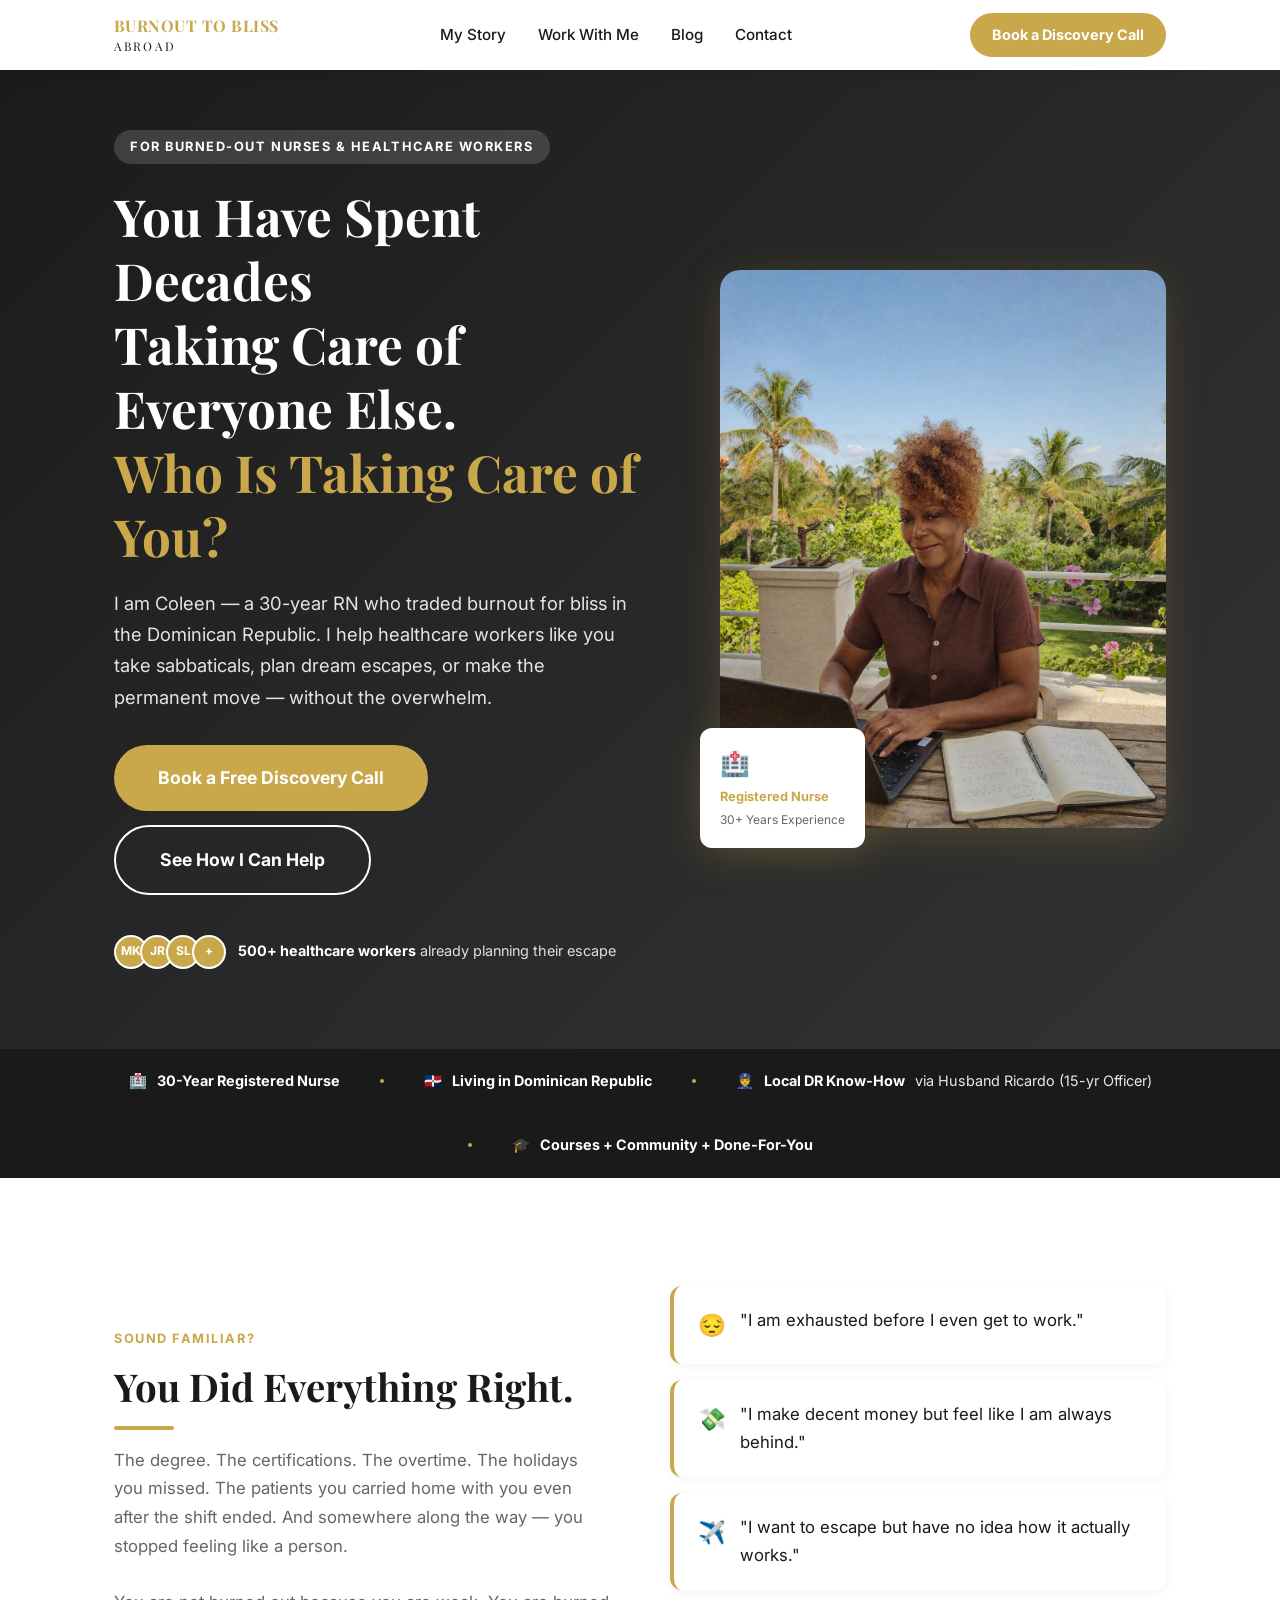
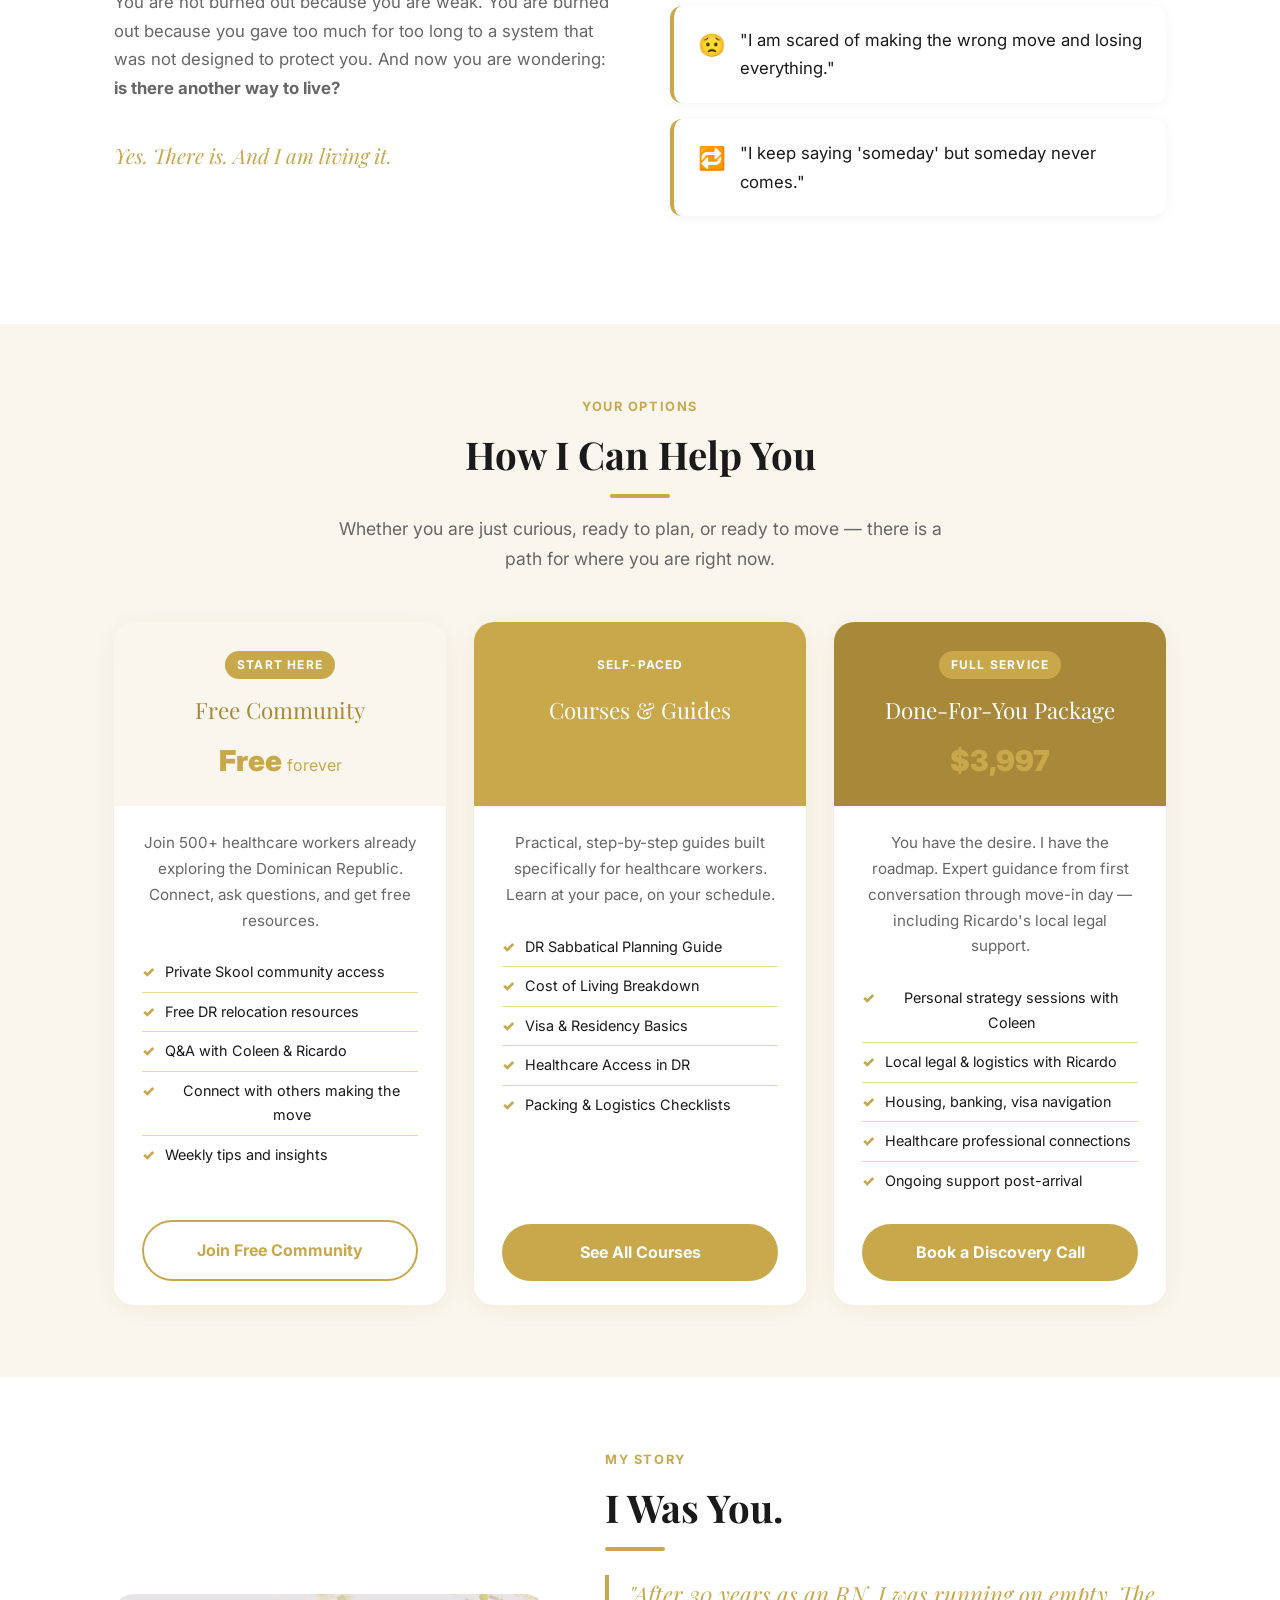
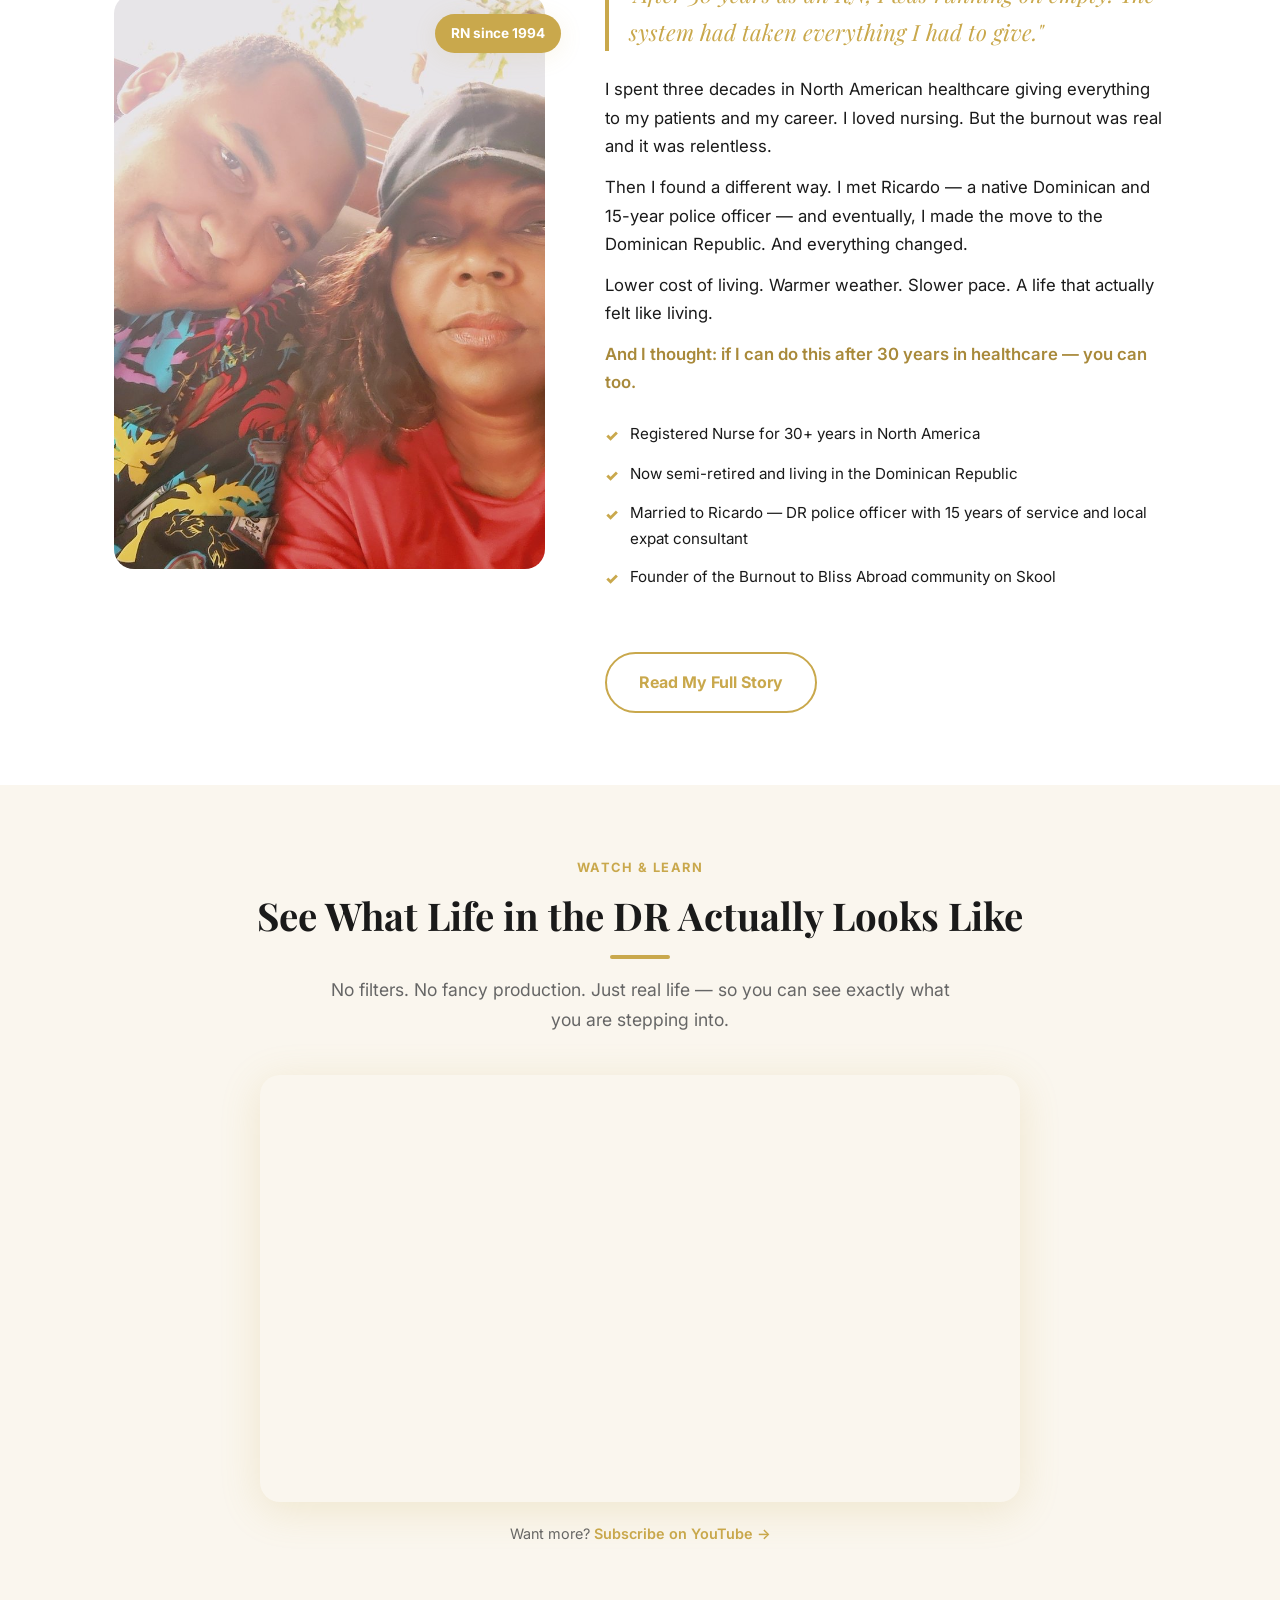
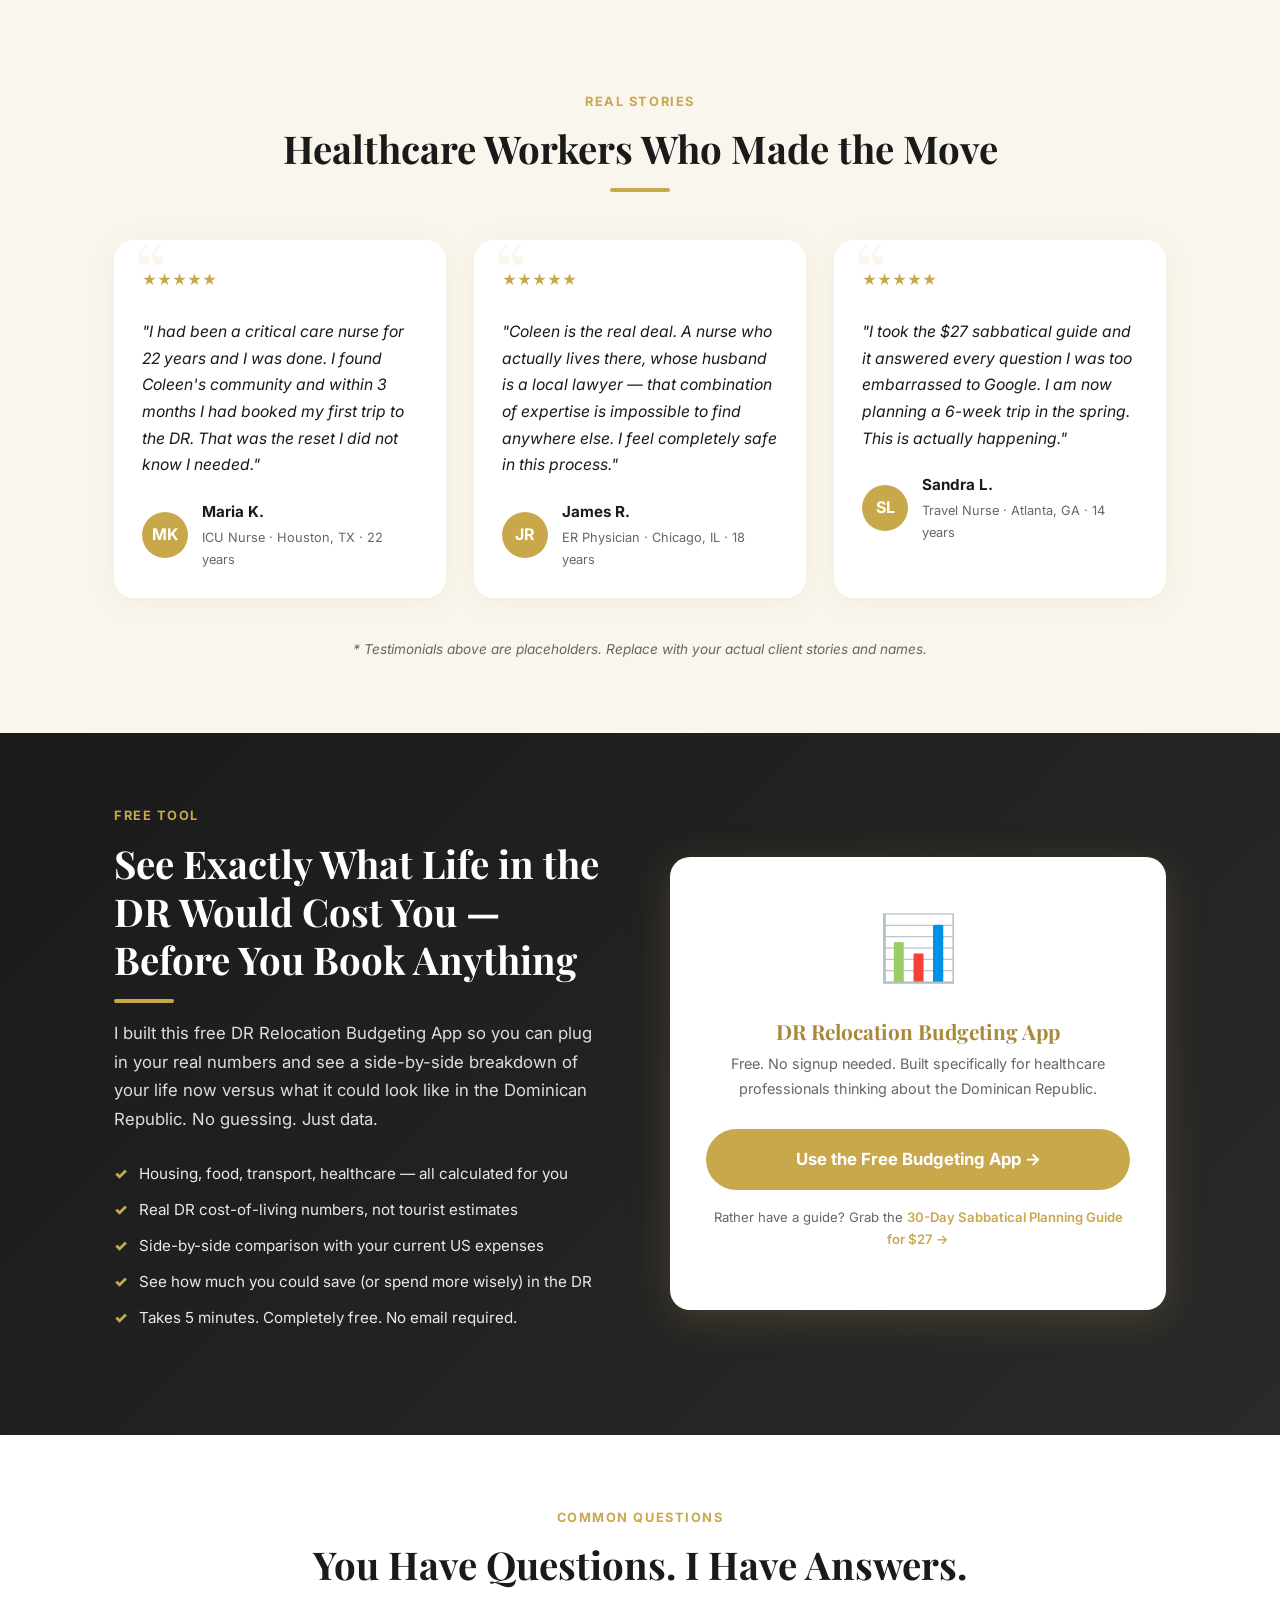
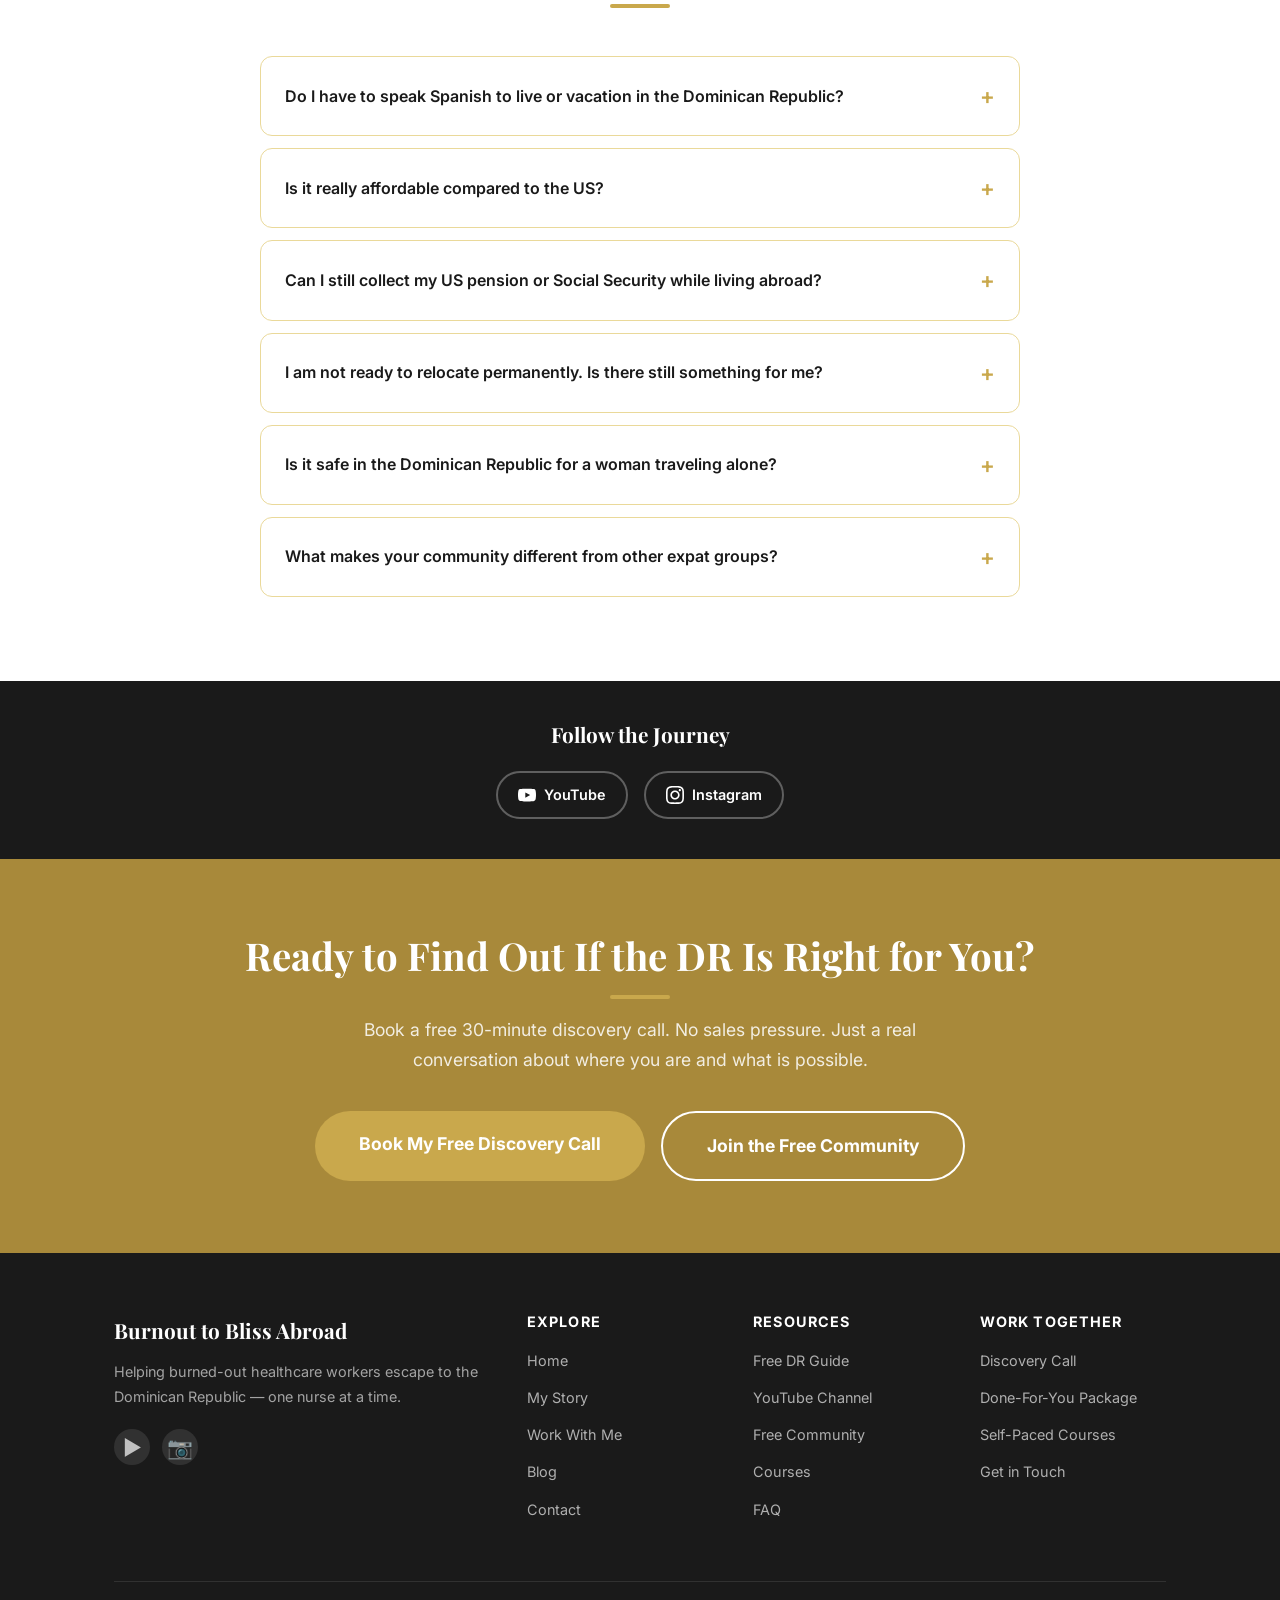
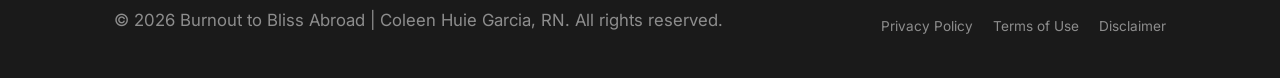
==== index.html @ f01947d5 "Initial site launch with Decap CMS admin panel" ====
<!DOCTYPE html>
<html lang="en">
<head>
  <meta charset="UTF-8"/>
  <meta name="viewport" content="width=device-width, initial-scale=1.0"/>
  <meta name="description" content="Burned-out nurses and healthcare workers: discover how to take a sabbatical, extended vacation, or relocate to the Dominican Republic. Guided by a 30-year RN who made the move."/>
  <title>Burnout to Bliss Abroad | Coleen Huie Garcia, RN</title>
  <link rel="preconnect" href="https://fonts.googleapis.com"/>
  <link rel="preconnect" href="https://fonts.gstatic.com" crossorigin/>
  <link href="https://fonts.googleapis.com/css2?family=Playfair+Display:ital,wght@0,700;0,800;1,700&family=Inter:wght@400;500;600;700;900&display=swap" rel="stylesheet"/>
  <link rel="stylesheet" href="css/styles.css"/>
  <script src="https://identity.netlify.com/v1/netlify-identity-widget.js"></script>
</head>
<body>

<!-- ========== NAVIGATION ========== -->
<nav class="nav" role="navigation" aria-label="Main navigation">
  <div class="nav__inner">
    <a href="index.html" class="nav__logo" aria-label="Burnout to Bliss Abroad home">
      <!-- REPLACE with: <img src="images/logo.png" alt="Burnout to Bliss Abroad" style="height:48px;width:auto;"/> -->
      <img src="images/logo.png" alt="Burnout to Bliss Abroad" style="height:52px;width:auto;" onerror="this.style.display='none';this.nextElementSibling.style.display='block'"/>
      <span style="display:none;font-family:'Playfair Display',serif;font-size:1rem;color:#C9A84C;font-weight:700;line-height:1.2;letter-spacing:.03em;">
        BURNOUT TO BLISS<br><span style="font-size:.75rem;letter-spacing:.18em;font-weight:400;color:#1A1A1A;">ABROAD</span>
      </span>
    </a>
    <ul class="nav__links" role="list">
      <li><a href="about.html">My Story</a></li>
      <li><a href="work-with-me.html">Work With Me</a></li>
      <li><a href="blog.html">Blog</a></li>
      <li><a href="contact.html">Contact</a></li>
    </ul>
    <a href="contact.html#book" class="btn btn-primary btn-sm nav__cta">Book a Discovery Call</a>
    <button class="nav__hamburger" id="hamburger" aria-label="Open menu" aria-expanded="false">
      <span></span><span></span><span></span>
    </button>
  </div>
</nav>
<div class="nav__mobile" id="mobileNav" role="dialog" aria-label="Mobile navigation">
  <ul>
    <li><a href="about.html">My Story</a></li>
    <li><a href="work-with-me.html">Work With Me</a></li>
    <li><a href="blog.html">Blog</a></li>
    <li><a href="contact.html">Contact</a></li>
    <li><a href="contact.html#book" class="btn btn-primary btn-full mt-2">Book a Discovery Call</a></li>
  </ul>
</div>

<!-- ========== HERO ========== -->
<section class="hero" aria-labelledby="hero-title">
  <div class="container">
    <div class="hero__inner">
      <div class="hero__text">
        <span class="hero__label">For Burned-Out Nurses &amp; Healthcare Workers</span>
        <h1 class="hero__title" id="hero-title">
          You Have Spent Decades<br>
          Taking Care of Everyone Else.<br>
          <span>Who Is Taking Care of You?</span>
        </h1>
        <p class="hero__sub">
          I am Coleen — a 30-year RN who traded burnout for bliss in the Dominican Republic.
          I help healthcare workers like you take sabbaticals, plan dream escapes,
          or make the permanent move — without the overwhelm.
        </p>
        <div class="hero__ctas">
          <a href="contact.html#book" class="btn btn-primary btn-lg">Book a Free Discovery Call</a>
          <a href="#how-i-help" class="btn btn-outline-white btn-lg">See How I Can Help</a>
        </div>
        <div class="hero__trust">
          <div class="hero__trust-avatars">
            <span>MK</span><span>JR</span><span>SL</span><span>+</span>
          </div>
          <p><strong>500+ healthcare workers</strong> already planning their escape</p>
        </div>
      </div>
      <div class="hero__image">
        <img src="images/coleen-hero.jpg" alt="Coleen Huie Garcia RN living in the Dominican Republic" class="hero__photo" onerror="this.style.display='none';this.nextElementSibling.style.display='none'"/>
        <div class="hero__badge">
          <div class="hero__badge-icon">🏥</div>
          <p>Registered Nurse</p>
          <span>30+ Years Experience</span>
        </div>
      </div>
    </div>
  </div>
</section>

<!-- ========== CREDIBILITY STRIP ========== -->
<div class="cred-strip">
  <div class="container">
    <div class="cred-strip__inner">
      <div class="cred-strip__item">🏥 <strong>30-Year Registered Nurse</strong></div>
      <div class="cred-strip__dot"></div>
      <div class="cred-strip__item">🇩🇴 <strong>Living in Dominican Republic</strong></div>
      <div class="cred-strip__dot"></div>
      <div class="cred-strip__item">👮 <strong>Local DR Know-How</strong> via Husband Ricardo (15-yr Officer)</div>
      <div class="cred-strip__dot"></div>
      <div class="cred-strip__item">🎓 <strong>Courses + Community + Done-For-You</strong></div>
    </div>
  </div>
</div>

<!-- ========== THE PROBLEM ========== -->
<section class="section" id="problem" aria-labelledby="problem-title">
  <div class="container">
    <div style="display:grid;grid-template-columns:1fr 1fr;gap:60px;align-items:center;">
      <div>
        <span class="section-label">Sound Familiar?</span>
        <h2 class="section-title" id="problem-title">You Did Everything Right.</h2>
        <div class="divider"></div>
        <p style="color:var(--text-light);font-size:1.05rem;margin-bottom:28px;">
          The degree. The certifications. The overtime. The holidays you missed.
          The patients you carried home with you even after the shift ended.
          And somewhere along the way — you stopped feeling like a person.
        </p>
        <p style="color:var(--text-light);font-size:1.05rem;margin-bottom:36px;">
          You are not burned out because you are weak.
          You are burned out because you gave too much for too long to a system
          that was not designed to protect you. And now you are wondering:
          <strong>is there another way to live?</strong>
        </p>
        <p style="font-family:'Playfair Display',serif;font-size:1.3rem;color:var(--primary);font-style:italic;">
          Yes. There is. And I am living it.
        </p>
      </div>
      <div>
        <div class="problem__lines">
          <div class="problem__line fade-in">
            <span class="problem__line-icon">😔</span>
            <p>"I am exhausted before I even get to work."</p>
          </div>
          <div class="problem__line fade-in">
            <span class="problem__line-icon">💸</span>
            <p>"I make decent money but feel like I am always behind."</p>
          </div>
          <div class="problem__line fade-in">
            <span class="problem__line-icon">✈️</span>
            <p>"I want to escape but have no idea how it actually works."</p>
          </div>
          <div class="problem__line fade-in">
            <span class="problem__line-icon">😟</span>
            <p>"I am scared of making the wrong move and losing everything."</p>
          </div>
          <div class="problem__line fade-in">
            <span class="problem__line-icon">🔁</span>
            <p>"I keep saying 'someday' but someday never comes."</p>
          </div>
        </div>
      </div>
    </div>
  </div>
</section>

<!-- ========== HOW I CAN HELP ========== -->
<section class="section section--alt" id="how-i-help" aria-labelledby="help-title">
  <div class="container text-center">
    <span class="section-label">Your Options</span>
    <h2 class="section-title" id="help-title">How I Can Help You</h2>
    <div class="divider divider--center"></div>
    <p class="section-sub">
      Whether you are just curious, ready to plan, or ready to move — there is a path for where you are right now.
    </p>
    <div class="offer-grid fade-in">
      <!-- FREE -->
      <div class="offer-card">
        <div class="offer-card__header offer-card__header--free">
          <span class="offer-card__tag">Start Here</span>
          <div class="offer-card__name">Free Community</div>
          <div class="offer-card__price">Free <span>forever</span></div>
        </div>
        <div class="offer-card__body">
          <p class="offer-card__desc">
            Join 500+ healthcare workers already exploring the Dominican Republic.
            Connect, ask questions, and get free resources.
          </p>
          <ul class="offer-card__features">
            <li>Private Skool community access</li>
            <li>Free DR relocation resources</li>
            <li>Q&amp;A with Coleen &amp; Ricardo</li>
            <li>Connect with others making the move</li>
            <li>Weekly tips and insights</li>
          </ul>
          <a href="https://www.skool.com/burnout-to-bliss-abroad-4840" target="_blank" rel="noopener" class="btn btn-secondary btn-full">Join Free Community</a>
        </div>
      </div>
      <!-- COURSES -->
      <div class="offer-card">
        <div class="offer-card__header offer-card__header--course">
          <span class="offer-card__tag">Self-Paced</span>
          <div class="offer-card__name">Courses &amp; Guides</div>
          <div class="offer-card__price">From $27</div>
        </div>
        <div class="offer-card__body">
          <p class="offer-card__desc">
            Practical, step-by-step guides built specifically for healthcare workers.
            Learn at your pace, on your schedule.
          </p>
          <ul class="offer-card__features">
            <li>DR Sabbatical Planning Guide</li>
            <li>Cost of Living Breakdown</li>
            <li>Visa &amp; Residency Basics</li>
            <li>Healthcare Access in DR</li>
            <li>Packing &amp; Logistics Checklists</li>
          </ul>
          <a href="work-with-me.html#courses" class="btn btn-primary btn-full">See All Courses</a>
        </div>
      </div>
      <!-- DONE FOR YOU -->
      <div class="offer-card">
        <div class="offer-card__header offer-card__header--dfy">
          <span class="offer-card__tag">Full Service</span>
          <div class="offer-card__name">Done-For-You Package</div>
          <div class="offer-card__price">$3,997</div>
        </div>
        <div class="offer-card__body">
          <p class="offer-card__desc">
            You have the desire. I have the roadmap. Expert guidance from first conversation
            through move-in day — including Ricardo's local legal support.
          </p>
          <ul class="offer-card__features">
            <li>Personal strategy sessions with Coleen</li>
            <li>Local legal &amp; logistics with Ricardo</li>
            <li>Housing, banking, visa navigation</li>
            <li>Healthcare professional connections</li>
            <li>Ongoing support post-arrival</li>
          </ul>
          <a href="contact.html#book" class="btn btn-primary btn-full" style="background:var(--accent);">Book a Discovery Call</a>
        </div>
      </div>
    </div>
  </div>
</section>

<!-- ========== STORY BRIDGE ========== -->
<section class="section" id="my-story" aria-labelledby="story-title">
  <div class="container">
    <div class="story__inner">
      <div class="story__photo-wrap fade-in">
        <img src="images/coleen-and-ricardo.jpg" alt="Coleen and Ricardo in the Dominican Republic" class="story__photo"/>
        <div class="story__tag">RN since 1994</div>
      </div>
      <div>
        <span class="section-label">My Story</span>
        <h2 class="section-title" id="story-title">I Was You.</h2>
        <div class="divider"></div>
        <blockquote class="story__quote">
          "After 30 years as an RN, I was running on empty. The system had taken everything I had to give."
        </blockquote>
        <p>
          I spent three decades in North American healthcare giving everything to my patients and my career.
          I loved nursing. But the burnout was real and it was relentless.
        </p>
        <p>
          Then I found a different way. I met Ricardo — a native Dominican and 15-year police officer — and eventually, I made the move to the Dominican Republic.
          And everything changed.
        </p>
        <p>
          Lower cost of living. Warmer weather. Slower pace. A life that actually felt like living.
        </p>
        <p style="font-weight:600;color:var(--primary-dark);">
          And I thought: if I can do this after 30 years in healthcare — you can too.
        </p>
        <ul class="story__list mt-3">
          <li>Registered Nurse for 30+ years in North America</li>
          <li>Now semi-retired and living in the Dominican Republic</li>
          <li>Married to Ricardo — DR police officer with 15 years of service and local expat consultant</li>
          <li>Founder of the Burnout to Bliss Abroad community on Skool</li>
        </ul>
        <a href="about.html" class="btn btn-secondary mt-4">Read My Full Story</a>
      </div>
    </div>
  </div>
</section>

<!-- ========== YOUTUBE VIDEO ========== -->
<section class="section section--cream" aria-labelledby="video-title">
  <div class="container text-center">
    <span class="section-label">Watch &amp; Learn</span>
    <h2 class="section-title" id="video-title">See What Life in the DR Actually Looks Like</h2>
    <div class="divider divider--center"></div>
    <p class="section-sub">
      No filters. No fancy production. Just real life — so you can see exactly what you are stepping into.
    </p>
    <!-- REPLACE with your actual YouTube video ID -->
    <div class="yt-wrap fade-in">
      <iframe
        src="https://www.youtube.com/embed/REPLACE_VIDEO_ID?rel=0"
        title="Burnout to Bliss Abroad — Life in the Dominican Republic"
        allow="accelerometer; autoplay; clipboard-write; encrypted-media; gyroscope; picture-in-picture"
        allowfullscreen>
      </iframe>
    </div>
    <p style="margin-top:20px;color:var(--text-light);font-size:.9rem;">
      Want more?
      <a href="https://www.youtube.com/@BurnoutToBlissAbroad" target="_blank" rel="noopener" style="color:var(--primary);font-weight:600;">
        Subscribe on YouTube →
      </a>
    </p>
  </div>
</section>

<!-- ========== TESTIMONIALS ========== -->
<section class="section testimonials" aria-labelledby="testi-title">
  <div class="container">
    <div class="text-center">
      <span class="section-label">Real Stories</span>
      <h2 class="section-title" id="testi-title">Healthcare Workers Who Made the Move</h2>
      <div class="divider divider--center"></div>
    </div>
    <div class="testimonials__grid">
      <div class="testi-card fade-in">
        <div class="testi-card__stars">★★★★★</div>
        <p class="testi-card__text">
          "I had been a critical care nurse for 22 years and I was done. I found Coleen's community
          and within 3 months I had booked my first trip to the DR. That was the reset I did not know I needed."
        </p>
        <div class="testi-card__author">
          <div class="testi-card__avatar">MK</div>
          <div>
            <div class="testi-card__name">Maria K.</div>
            <div class="testi-card__role">ICU Nurse · Houston, TX · 22 years</div>
          </div>
        </div>
      </div>
      <div class="testi-card fade-in">
        <div class="testi-card__stars">★★★★★</div>
        <p class="testi-card__text">
          "Coleen is the real deal. A nurse who actually lives there, whose husband is a local lawyer —
          that combination of expertise is impossible to find anywhere else. I feel completely safe in this process."
        </p>
        <div class="testi-card__author">
          <div class="testi-card__avatar">JR</div>
          <div>
            <div class="testi-card__name">James R.</div>
            <div class="testi-card__role">ER Physician · Chicago, IL · 18 years</div>
          </div>
        </div>
      </div>
      <div class="testi-card fade-in">
        <div class="testi-card__stars">★★★★★</div>
        <p class="testi-card__text">
          "I took the $27 sabbatical guide and it answered every question I was too embarrassed to Google.
          I am now planning a 6-week trip in the spring. This is actually happening."
        </p>
        <div class="testi-card__author">
          <div class="testi-card__avatar">SL</div>
          <div>
            <div class="testi-card__name">Sandra L.</div>
            <div class="testi-card__role">Travel Nurse · Atlanta, GA · 14 years</div>
          </div>
        </div>
      </div>
    </div>
    <!-- REPLACE testimonials above with your real client stories -->
    <p class="text-center mt-4" style="color:var(--text-light);font-size:.85rem;font-style:italic;">
      * Testimonials above are placeholders. Replace with your actual client stories and names.
    </p>
  </div>
</section>

<!-- ========== LEAD MAGNET / FREE TOOL ========== -->
<section class="section optin" id="free-guide" aria-labelledby="optin-title">
  <div class="container">
    <div class="optin__inner">
      <div>
        <span class="section-label" style="color:var(--accent);">Free Tool</span>
        <h2 class="optin__title" id="optin-title">
          See Exactly What Life in the DR Would Cost You — Before You Book Anything
        </h2>
        <div class="divider" style="background:var(--accent);"></div>
        <p class="optin__sub">
          I built this free DR Relocation Budgeting App so you can plug in your real
          numbers and see a side-by-side breakdown of your life now versus what it
          could look like in the Dominican Republic. No guessing. Just data.
        </p>
        <ul class="optin__bullets">
          <li>Housing, food, transport, healthcare — all calculated for you</li>
          <li>Real DR cost-of-living numbers, not tourist estimates</li>
          <li>Side-by-side comparison with your current US expenses</li>
          <li>See how much you could save (or spend more wisely) in the DR</li>
          <li>Takes 5 minutes. Completely free. No email required.</li>
        </ul>
      </div>
      <div class="optin__form" style="text-align:center;">
        <div style="font-size:4rem;margin-bottom:16px;">📊</div>
        <h3 style="margin-bottom:8px;">DR Relocation Budgeting App</h3>
        <p style="color:var(--text-light);font-size:.9rem;margin-bottom:28px;">
          Free. No signup needed. Built specifically for healthcare professionals
          thinking about the Dominican Republic.
        </p>
        <a href="https://dr-budget-tracker.netlify.app" target="_blank" rel="noopener"
          class="btn btn-primary btn-full" style="font-size:1.05rem;padding:16px 28px;">
          Use the Free Budgeting App →
        </a>
        <p style="color:var(--text-light);font-size:.82rem;margin-top:16px;">
          Rather have a guide? Grab the
          <a href="https://jasmineblossom6872.gumroad.com/l/lgedqw" target="_blank" rel="noopener"
            style="color:var(--primary);font-weight:600;">30-Day Sabbatical Planning Guide for $27 →</a>
        </p>
      </div>
    </div>
  </div>
</section>

<!-- ========== FAQ ========== -->
<section class="section" id="faq" aria-labelledby="faq-title">
  <div class="container text-center">
    <span class="section-label">Common Questions</span>
    <h2 class="section-title" id="faq-title">You Have Questions. I Have Answers.</h2>
    <div class="divider divider--center"></div>
    <div class="faq-list" role="list">

      <div class="faq-item" role="listitem">
        <div class="faq-q" role="button" tabindex="0" aria-expanded="false">
          Do I have to speak Spanish to live or vacation in the Dominican Republic?
          <span class="faq-icon">+</span>
        </div>
        <div class="faq-a">
          <p>No. Especially in tourist areas and major cities, English is widely spoken. That said, even a few basic phrases go a long way and make daily life much richer. I give all my community members a basic DR Spanish starter guide.</p>
        </div>
      </div>

      <div class="faq-item" role="listitem">
        <div class="faq-q" role="button" tabindex="0" aria-expanded="false">
          Is it really affordable compared to the US?
          <span class="faq-icon">+</span>
        </div>
        <div class="faq-a">
          <p>Yes. Significantly. A comfortable lifestyle in the DR — with a nice apartment, dining out regularly, and great healthcare — can cost 40–60% less than comparable living in most US cities. In my free guide I break down actual numbers so you can compare to your current expenses.</p>
        </div>
      </div>

      <div class="faq-item" role="listitem">
        <div class="faq-q" role="button" tabindex="0" aria-expanded="false">
          Can I still collect my US pension or Social Security while living abroad?
          <span class="faq-icon">+</span>
        </div>
        <div class="faq-a">
          <p>In most cases, yes. Social Security benefits are generally payable to US citizens and eligible residents living abroad. Pension rules vary by employer and plan. This is something Ricardo and I specifically help navigate in the Done-For-You package — because it is important to get it right.</p>
        </div>
      </div>

      <div class="faq-item" role="listitem">
        <div class="faq-q" role="button" tabindex="0" aria-expanded="false">
          I am not ready to relocate permanently. Is there still something for me?
          <span class="faq-icon">+</span>
        </div>
        <div class="faq-a">
          <p>Absolutely. Most people in my community start with a week-long trip to see if they love it, then graduate to a longer sabbatical, and eventually consider a permanent move — or not. There is no pressure. The free community and the $27 sabbatical guide are designed exactly for where you are right now.</p>
        </div>
      </div>

      <div class="faq-item" role="listitem">
        <div class="faq-q" role="button" tabindex="0" aria-expanded="false">
          Is it safe in the Dominican Republic for a woman traveling alone?
          <span class="faq-icon">+</span>
        </div>
        <div class="faq-a">
          <p>Like any country, safety depends heavily on where you are and how you move around. I lived there first as a solo woman before Ricardo, and I will give you the honest, practical truth — not the travel-blog version. The right areas are genuinely safe and welcoming. I cover this in depth in the community.</p>
        </div>
      </div>

      <div class="faq-item" role="listitem">
        <div class="faq-q" role="button" tabindex="0" aria-expanded="false">
          What makes your community different from other expat groups?
          <span class="faq-icon">+</span>
        </div>
        <div class="faq-a">
          <p>Two things. First, it is specifically for healthcare workers — so everyone speaks your language, literally and professionally. Second, my husband Ricardo is a 15-year DR police officer and local expat consultant. He knows how things actually work on the ground — and that is knowledge generic expat Facebook groups simply do not have.</p>
        </div>
      </div>

    </div>
  </div>
</section>

<!-- ========== SOCIAL STRIP ========== -->
<div class="social-strip">
  <div class="container">
    <div class="social-strip__inner">
      <h3>Follow the Journey</h3>
      <div class="social-links">
        <a href="https://www.youtube.com/@BurnoutToBlissAbroad" target="_blank" rel="noopener" class="social-link" aria-label="YouTube">
          <svg viewBox="0 0 24 24" width="20" height="20" fill="currentColor"><path d="M23.5 6.19a3 3 0 0 0-2.1-2.12C19.58 3.5 12 3.5 12 3.5s-7.58 0-9.4.57A3 3 0 0 0 .5 6.19 31.6 31.6 0 0 0 0 12a31.6 31.6 0 0 0 .5 5.81 3 3 0 0 0 2.1 2.12C4.42 20.5 12 20.5 12 20.5s7.58 0 9.4-.57a3 3 0 0 0 2.1-2.12A31.6 31.6 0 0 0 24 12a31.6 31.6 0 0 0-.5-5.81zM9.75 15.5v-7l6.5 3.5-6.5 3.5z"/></svg>
          YouTube
        </a>
        <a href="https://www.instagram.com/burnouttoblissabroad/" target="_blank" rel="noopener" class="social-link" aria-label="Instagram">
          <svg viewBox="0 0 24 24" width="20" height="20" fill="currentColor"><path d="M12 2.163c3.204 0 3.584.012 4.85.07 3.252.148 4.771 1.691 4.919 4.919.058 1.265.069 1.645.069 4.849 0 3.205-.012 3.584-.069 4.849-.149 3.225-1.664 4.771-4.919 4.919-1.266.058-1.644.07-4.85.07-3.204 0-3.584-.012-4.849-.07-3.26-.149-4.771-1.699-4.919-4.92-.058-1.265-.07-1.644-.07-4.849 0-3.204.013-3.583.07-4.849.149-3.227 1.664-4.771 4.919-4.919 1.266-.057 1.645-.069 4.849-.069zm0-2.163c-3.259 0-3.667.014-4.947.072-4.358.2-6.78 2.618-6.98 6.98-.059 1.281-.073 1.689-.073 4.948 0 3.259.014 3.668.072 4.948.2 4.358 2.618 6.78 6.98 6.98 1.281.058 1.689.072 4.948.072 3.259 0 3.668-.014 4.948-.072 4.354-.2 6.782-2.618 6.979-6.98.059-1.28.073-1.689.073-4.948 0-3.259-.014-3.667-.072-4.947-.196-4.354-2.617-6.78-6.979-6.98-1.281-.059-1.69-.073-4.949-.073zm0 5.838c-3.403 0-6.162 2.759-6.162 6.162s2.759 6.163 6.162 6.163 6.162-2.759 6.162-6.163c0-3.403-2.759-6.162-6.162-6.162zm0 10.162c-2.209 0-4-1.79-4-4 0-2.209 1.791-4 4-4s4 1.791 4 4c0 2.21-1.791 4-4 4zm6.406-11.845c-.796 0-1.441.645-1.441 1.44s.645 1.44 1.441 1.44c.795 0 1.439-.645 1.439-1.44s-.644-1.44-1.439-1.44z"/></svg>
          Instagram
        </a>
      </div>
    </div>
  </div>
</div>

<!-- ========== FINAL CTA BANNER ========== -->
<section class="section section--dark" aria-labelledby="final-cta-title">
  <div class="container text-center">
    <h2 class="section-title" id="final-cta-title" style="color:var(--white);">
      Ready to Find Out If the DR Is Right for You?
    </h2>
    <div class="divider divider--center" style="background:var(--accent);"></div>
    <p style="color:rgba(255,255,255,.85);font-size:1.1rem;max-width:560px;margin:0 auto 36px;">
      Book a free 30-minute discovery call. No sales pressure.
      Just a real conversation about where you are and what is possible.
    </p>
    <div style="display:flex;gap:16px;justify-content:center;flex-wrap:wrap;">
      <a href="contact.html#book" class="btn btn-primary btn-lg">Book My Free Discovery Call</a>
      <a href="https://www.skool.com/burnout-to-bliss-abroad-4840" target="_blank" rel="noopener" class="btn btn-outline-white btn-lg">Join the Free Community</a>
    </div>
  </div>
</section>

<!-- ========== FOOTER ========== -->
<footer class="footer" role="contentinfo">
  <div class="container">
    <div class="footer__grid">
      <div class="footer__brand">
        <div class="footer__logo">Burnout to Bliss Abroad</div>
        <p class="footer__tagline">Helping burned-out healthcare workers escape to the Dominican Republic — one nurse at a time.</p>
        <div class="footer__social">
          <a href="https://www.youtube.com/@BurnoutToBlissAbroad" target="_blank" rel="noopener" aria-label="YouTube" style="font-size:1.3rem;">▶</a>
          <a href="https://www.instagram.com/burnouttoblissabroad/" target="_blank" rel="noopener" aria-label="Instagram" style="font-size:1.3rem;">📷</a>
        </div>
      </div>
      <div class="footer__col">
        <h4>Explore</h4>
        <ul>
          <li><a href="index.html">Home</a></li>
          <li><a href="about.html">My Story</a></li>
          <li><a href="work-with-me.html">Work With Me</a></li>
          <li><a href="blog.html">Blog</a></li>
          <li><a href="contact.html">Contact</a></li>
        </ul>
      </div>
      <div class="footer__col">
        <h4>Resources</h4>
        <ul>
          <li><a href="index.html#free-guide">Free DR Guide</a></li>
          <li><a href="https://www.youtube.com/@BurnoutToBlissAbroad" target="_blank" rel="noopener">YouTube Channel</a></li>
          <li><a href="https://www.skool.com/burnout-to-bliss-abroad-4840" target="_blank" rel="noopener">Free Community</a></li>
          <li><a href="work-with-me.html#courses">Courses</a></li>
          <li><a href="index.html#faq">FAQ</a></li>
        </ul>
      </div>
      <div class="footer__col">
        <h4>Work Together</h4>
        <ul>
          <li><a href="contact.html#book">Discovery Call</a></li>
          <li><a href="work-with-me.html#dfy">Done-For-You Package</a></li>
          <li><a href="work-with-me.html#courses">Self-Paced Courses</a></li>
          <li><a href="contact.html">Get in Touch</a></li>
        </ul>
      </div>
    </div>
    <div class="footer__bottom">
      <p>&copy; 2026 Burnout to Bliss Abroad | Coleen Huie Garcia, RN. All rights reserved.</p>
      <div style="display:flex;gap:20px;flex-wrap:wrap;">
        <a href="privacy-policy.html">Privacy Policy</a>
        <a href="terms-of-use.html">Terms of Use</a>
        <a href="disclaimer.html">Disclaimer</a>
      </div>
    </div>
  </div>
</footer>

<script src="js/main.js"></script>
</body>
</html>
---- css/styles.css ----
/* ============================================================
   BURNOUT TO BLISS ABROAD — Main Stylesheet
   Brand colors: swap the :root variables when you get your brand kit
   ============================================================ */

:root {
  --primary:       #C9A84C;   /* brand gold */
  --primary-light: #E8D5A0;   /* light gold */
  --primary-dark:  #A8893A;   /* deep gold */
  --accent:        #C9A84C;   /* same gold as primary — unified palette */
  --accent-dark:   #A8893A;
  --bg:            #FFFFFF;   /* clean white */
  --bg-dark:       #FAF6EE;   /* very light warm cream */
  --text:          #1A1A1A;   /* near-black */
  --text-light:    #666666;
  --white:         #FFFFFF;
  --light-teal:    #FAF6EE;   /* repurposed as light gold cream */
  --border:        #EAD99A;
  --shadow:        0 4px 24px rgba(201,168,76,0.12);
  --shadow-lg:     0 8px 40px rgba(201,168,76,0.20);
  --radius:        12px;
  --radius-lg:     20px;
  --font-body:     'Inter', 'Segoe UI', sans-serif;
  --font-head:     'Playfair Display', Georgia, serif;
  --nav-h:         70px;
}

/* ---- RESET ---- */
*, *::before, *::after { box-sizing: border-box; margin: 0; padding: 0; }
html { scroll-behavior: smooth; font-size: 16px; }
body { font-family: var(--font-body); background: var(--bg); color: var(--text); line-height: 1.7; }
img  { max-width: 100%; display: block; }
a    { color: var(--primary); text-decoration: none; transition: color .2s; }
a:hover { color: var(--primary-dark); }

/* ---- TYPOGRAPHY ---- */
h1,h2,h3,h4 { font-family: var(--font-head); line-height: 1.25; }
h1 { font-size: clamp(2rem, 5vw, 3.2rem); }
h2 { font-size: clamp(1.6rem, 4vw, 2.4rem); }
h3 { font-size: clamp(1.2rem, 3vw, 1.6rem); }
h4 { font-size: 1.1rem; font-family: var(--font-body); }
p  { font-size: 1.05rem; margin-bottom: .75rem; }
p:last-child { margin-bottom: 0; }
strong { font-weight: 700; }

/* ---- LAYOUT ---- */
.container { max-width: 1100px; margin: 0 auto; padding: 0 24px; }
.section    { padding: 72px 0; }
.section--alt { background: var(--light-teal); }
.section--dark { background: var(--primary-dark); color: var(--white); }
.section--cream { background: var(--bg-dark); }
.section-label { font-size: .8rem; font-weight: 700; letter-spacing: .12em;
  text-transform: uppercase; color: var(--primary); margin-bottom: 12px; display: block; }
.section-title { margin-bottom: 16px; }
.section-sub   { color: var(--text-light); font-size: 1.1rem; max-width: 640px; }
.text-center { text-align: center; }
.text-center .section-sub { margin: 0 auto; }
.grid-2 { display: grid; grid-template-columns: 1fr 1fr; gap: 32px; }
.grid-3 { display: grid; grid-template-columns: repeat(3, 1fr); gap: 28px; }
.grid-4 { display: grid; grid-template-columns: repeat(4, 1fr); gap: 24px; }
@media(max-width:900px) { .grid-3,.grid-4 { grid-template-columns:1fr 1fr; } }
@media(max-width:600px) { .grid-2,.grid-3,.grid-4 { grid-template-columns:1fr; } }

/* ---- BUTTONS ---- */
.btn { display: inline-block; padding: 15px 32px; border-radius: 50px; font-weight: 700;
  font-size: 1rem; cursor: pointer; border: none; transition: all .25s; text-align: center; }
.btn-primary { background: var(--accent); color: var(--white); }
.btn-primary:hover { background: var(--accent-dark); color: var(--white); transform: translateY(-2px); box-shadow: var(--shadow); }
.btn-secondary { background: var(--white); color: var(--primary); border: 2px solid var(--primary); }
.btn-secondary:hover { background: var(--primary); color: var(--white); transform: translateY(-2px); }
.btn-outline-white { background: transparent; color: var(--white); border: 2px solid var(--white); }
.btn-outline-white:hover { background: var(--white); color: var(--primary); }
.btn-lg { padding: 18px 44px; font-size: 1.1rem; }
.btn-sm { padding: 10px 22px; font-size: .9rem; }
.btn-full { width: 100%; display: block; }

/* ---- CARD ---- */
.card { background: var(--white); border-radius: var(--radius); box-shadow: var(--shadow);
  padding: 32px; transition: transform .25s, box-shadow .25s; }
.card:hover { transform: translateY(-4px); box-shadow: var(--shadow-lg); }
.card--accent { border-top: 4px solid var(--accent); }
.card--primary { border-top: 4px solid var(--primary); }

/* ---- NAV ---- */
.nav { position: fixed; top: 0; left: 0; right: 0; z-index: 100; height: var(--nav-h);
  background: var(--white); box-shadow: 0 2px 12px rgba(0,0,0,.07);
  display: flex; align-items: center; transition: background .3s; }
.nav__inner { display: flex; align-items: center; justify-content: space-between;
  width: 100%; max-width: 1100px; margin: 0 auto; padding: 0 24px; }
.nav__logo { font-family: var(--font-head); font-size: 1.25rem; color: var(--primary); font-weight: 700;
  display: flex; align-items: center; gap: 10px; }
.nav__logo img { height: 40px; width: auto; } /* swap in your logo */
.nav__links { display: flex; align-items: center; gap: 32px; list-style: none; }
.nav__links a { font-size: .95rem; font-weight: 500; color: var(--text); transition: color .2s; }
.nav__links a:hover { color: var(--primary); }
.nav__cta { margin-left: 16px; }
.nav__hamburger { display: none; background: none; border: none; cursor: pointer;
  flex-direction: column; gap: 5px; }
.nav__hamburger span { display: block; width: 26px; height: 2px; background: var(--text); transition: all .3s; border-radius: 2px; }
.nav__mobile { display: none; position: fixed; top: var(--nav-h); left: 0; right: 0; bottom: 0;
  background: var(--white); z-index: 99; padding: 32px 24px; overflow-y: auto; }
.nav__mobile.open { display: block; }
.nav__mobile ul { list-style: none; display: flex; flex-direction: column; gap: 24px; }
.nav__mobile a { font-size: 1.2rem; font-weight: 600; color: var(--text); display: block;
  padding: 8px 0; border-bottom: 1px solid var(--border); }
.nav__mobile .btn { display: inline-block; margin-top: 16px; }
@media(max-width:820px) {
  .nav__links, .nav__cta { display: none; }
  .nav__hamburger { display: flex; }
}

/* ---- HERO ---- */
.hero { padding-top: calc(var(--nav-h) + 60px); padding-bottom: 80px; min-height: 92vh;
  display: flex; align-items: center;
  background: linear-gradient(135deg, #1A1A1A 0%, #2A2A2A 60%, #333333 100%); }
.hero__inner { display: grid; grid-template-columns: 1.1fr .9fr; gap: 60px; align-items: center; }
.hero__label { display: inline-block; background: rgba(255,255,255,.15); color: var(--white);
  font-size: .8rem; font-weight: 700; letter-spacing: .12em; text-transform: uppercase;
  padding: 6px 16px; border-radius: 50px; margin-bottom: 20px; }
.hero__title { color: var(--white); margin-bottom: 20px; }
.hero__title span { color: var(--accent); }
.hero__sub { color: rgba(255,255,255,.88); font-size: 1.15rem; margin-bottom: 32px; max-width: 520px; }
.hero__ctas { display: flex; gap: 14px; flex-wrap: wrap; margin-bottom: 40px; }
.hero__trust { display: flex; align-items: center; gap: 12px; }
.hero__trust-avatars { display: flex; }
.hero__trust-avatars span { width: 34px; height: 34px; border-radius: 50%; background: var(--accent);
  border: 2px solid var(--white); display: flex; align-items: center; justify-content: center;
  font-size: .75rem; font-weight: 700; color: var(--white); margin-left: -8px; }
.hero__trust-avatars span:first-child { margin-left: 0; }
.hero__trust p { color: rgba(255,255,255,.85); font-size: .9rem; }
.hero__trust strong { color: var(--white); }
.hero__image { position: relative; }
.hero__photo { border-radius: var(--radius-lg); box-shadow: var(--shadow-lg);
  width: 100%; aspect-ratio: 4/5; object-fit: cover;
  background: rgba(255,255,255,.1); display: flex; align-items: center; justify-content: center; }
.hero__photo-placeholder { width: 100%; aspect-ratio: 4/5; border-radius: var(--radius-lg);
  background: rgba(255,255,255,.12); border: 2px dashed rgba(255,255,255,.3);
  display: flex; flex-direction: column; align-items: center; justify-content: center;
  color: rgba(255,255,255,.6); font-size: .9rem; text-align: center; padding: 24px; }
.hero__badge { position: absolute; bottom: -20px; left: -20px; background: var(--white);
  border-radius: var(--radius); padding: 16px 20px; box-shadow: var(--shadow-lg);
  max-width: 200px; }
.hero__badge-icon { font-size: 1.5rem; margin-bottom: 4px; }
.hero__badge p { font-size: .8rem; font-weight: 700; color: var(--primary); margin: 0; line-height: 1.3; }
.hero__badge span { font-size: .75rem; color: var(--text-light); }
@media(max-width:820px) {
  .hero__inner { grid-template-columns: 1fr; }
  .hero__image { order: -1; max-width: 320px; margin: 0 auto; }
  .hero { min-height: auto; padding-top: calc(var(--nav-h) + 40px); }
}

/* ---- CRED STRIP ---- */
.cred-strip { background: #1A1A1A; padding: 20px 0; }
.cred-strip__inner { display: flex; align-items: center; justify-content: center;
  gap: 40px; flex-wrap: wrap; }
.cred-strip__item { display: flex; align-items: center; gap: 10px; color: rgba(255,255,255,.9); font-size: .9rem; }
.cred-strip__item strong { color: var(--white); font-weight: 700; }
.cred-strip__dot { width: 4px; height: 4px; border-radius: 50%; background: var(--accent); }

/* ---- PROBLEM ---- */
.problem__lines { display: flex; flex-direction: column; gap: 16px; margin: 36px 0; }
.problem__line { display: flex; align-items: flex-start; gap: 14px; padding: 20px 24px;
  background: var(--white); border-radius: var(--radius); box-shadow: 0 2px 12px rgba(0,0,0,.05);
  border-left: 4px solid var(--accent); }
.problem__line-icon { font-size: 1.4rem; flex-shrink: 0; }
.problem__line p { margin: 0; font-size: 1.05rem; }
.problem__cta { margin-top: 36px; }
.problem__callout { background: var(--primary); color: var(--white); padding: 32px 36px;
  border-radius: var(--radius-lg); margin-top: 48px; }
.problem__callout h3 { color: var(--white); margin-bottom: 12px; }
.problem__callout p { color: rgba(255,255,255,.88); margin: 0; }

/* ---- STORY/BRIDGE ---- */
.story__inner { display: grid; grid-template-columns: 1fr 1.3fr; gap: 60px; align-items: center; }
.story__photo-wrap { position: relative; }
.story__photo { width: 100%; border-radius: var(--radius-lg); aspect-ratio: 3/4; object-fit: cover; }
.story__photo-placeholder { width: 100%; border-radius: var(--radius-lg); aspect-ratio: 3/4;
  background: var(--light-teal); border: 2px dashed var(--border);
  display: flex; flex-direction: column; align-items: center; justify-content: center;
  color: var(--text-light); font-size: .9rem; text-align: center; padding: 24px; }
.story__tag { position: absolute; top: 20px; right: -16px; background: var(--accent);
  color: var(--white); font-weight: 700; font-size: .85rem; padding: 8px 16px;
  border-radius: 50px; box-shadow: var(--shadow); }
.story__quote { font-family: var(--font-head); font-size: 1.4rem; color: var(--primary);
  border-left: 4px solid var(--accent); padding-left: 20px; margin: 24px 0; font-style: italic; }
.story__list { list-style: none; margin: 20px 0; }
.story__list li { display: flex; align-items: flex-start; gap: 12px; margin-bottom: 12px; font-size: .95rem; }
.story__list li::before { content: "✓"; color: var(--primary); font-weight: 900; flex-shrink: 0; margin-top: 2px; }
@media(max-width:820px) { .story__inner { grid-template-columns: 1fr; } .story__tag { right: 20px; } }

/* ---- OFFER TIERS ---- */
.offer-grid { display: grid; grid-template-columns: repeat(3, 1fr); gap: 28px; margin-top: 48px; }
.offer-card { border-radius: var(--radius-lg); overflow: hidden; box-shadow: var(--shadow);
  display: flex; flex-direction: column; transition: transform .25s, box-shadow .25s; }
.offer-card:hover { transform: translateY(-6px); box-shadow: var(--shadow-lg); }
.offer-card__header { padding: 28px 28px 20px; }
.offer-card__header--free     { background: var(--light-teal); }
.offer-card__header--course   { background: var(--primary); }
.offer-card__header--dfy      { background: var(--primary-dark); }
.offer-card__tag { font-size: .75rem; font-weight: 700; letter-spacing: .1em; text-transform: uppercase;
  padding: 4px 12px; border-radius: 50px; display: inline-block; margin-bottom: 12px; }
.offer-card__header--free .offer-card__tag     { background: var(--primary); color: var(--white); }
.offer-card__header--course .offer-card__tag   { background: var(--accent); color: var(--white); }
.offer-card__header--dfy .offer-card__tag      { background: var(--accent); color: var(--white); }
.offer-card__name { font-family: var(--font-head); font-size: 1.4rem; margin-bottom: 8px; }
.offer-card__header--free .offer-card__name   { color: var(--primary-dark); }
.offer-card__header--course .offer-card__name  { color: var(--white); }
.offer-card__header--dfy .offer-card__name     { color: var(--white); }
.offer-card__price { font-weight: 900; font-size: 1.8rem; }
.offer-card__header--free .offer-card__price  { color: var(--primary); }
.offer-card__header--course .offer-card__price { color: var(--accent); }
.offer-card__header--dfy .offer-card__price    { color: var(--accent); }
.offer-card__price span { font-size: 1rem; font-weight: 400; }
.offer-card__body { background: var(--white); padding: 24px 28px; flex: 1; display: flex; flex-direction: column; }
.offer-card__desc { color: var(--text-light); font-size: .95rem; margin-bottom: 20px; }
.offer-card__features { list-style: none; margin-bottom: 24px; flex: 1; }
.offer-card__features li { display: flex; align-items: flex-start; gap: 10px;
  font-size: .9rem; padding: 7px 0; border-bottom: 1px solid var(--border); }
.offer-card__features li:last-child { border-bottom: none; }
.offer-card__features li::before { content: "✓"; color: var(--primary); font-weight: 900; flex-shrink: 0; }
@media(max-width:900px) { .offer-grid { grid-template-columns: 1fr; max-width: 480px; margin-left: auto; margin-right: auto; } }

/* ---- PRODUCTS (Shop) ---- */
.product-card { background: var(--white); border-radius: var(--radius-lg); overflow: hidden;
  box-shadow: var(--shadow); transition: transform .25s, box-shadow .25s; display: flex; flex-direction: column; }
.product-card:hover { transform: translateY(-5px); box-shadow: var(--shadow-lg); }
.product-card__badge { padding: 6px 14px; font-size: .75rem; font-weight: 700;
  text-transform: uppercase; letter-spacing: .1em; display: inline-block; border-radius: 0 0 var(--radius) 0; }
.product-card__badge--free { background: var(--light-teal); color: var(--primary); }
.product-card__badge--paid { background: var(--accent); color: var(--white); }
.product-card__img { width: 100%; aspect-ratio: 16/9; object-fit: cover;
  background: linear-gradient(135deg, var(--light-teal), var(--border)); }
.product-card__img-placeholder { width: 100%; aspect-ratio: 16/9;
  background: linear-gradient(135deg, var(--light-teal), var(--bg-dark));
  display: flex; align-items: center; justify-content: center; font-size: 2.5rem; }
.product-card__body { padding: 24px; flex: 1; display: flex; flex-direction: column; }
.product-card__title { font-size: 1.1rem; font-weight: 700; margin-bottom: 8px; }
.product-card__desc  { font-size: .9rem; color: var(--text-light); margin-bottom: 16px; flex: 1; }
.product-card__footer { display: flex; align-items: center; justify-content: space-between; }
.product-card__price { font-weight: 900; font-size: 1.4rem; color: var(--primary); }
.product-card__price small { font-size: .85rem; font-weight: 400; color: var(--text-light); display: block; }

/* ---- YOUTUBE ---- */
.yt-wrap { border-radius: var(--radius-lg); overflow: hidden; box-shadow: var(--shadow-lg);
  max-width: 760px; margin: 40px auto 0; aspect-ratio: 16/9; }
.yt-wrap iframe { width: 100%; height: 100%; border: none; }

/* ---- TESTIMONIALS ---- */
.testimonials { background: var(--bg-dark); }
.testimonials__grid { display: grid; grid-template-columns: repeat(3, 1fr); gap: 28px; margin-top: 48px; }
.testi-card { background: var(--white); border-radius: var(--radius-lg); padding: 28px;
  box-shadow: var(--shadow); position: relative; }
.testi-card::before { content: '\201C'; font-family: var(--font-head); font-size: 5rem;
  color: var(--light-teal); position: absolute; top: -10px; left: 20px; line-height: 1; }
.testi-card__text { font-style: italic; color: var(--text); margin-bottom: 20px; padding-top: 20px; font-size: .98rem; }
.testi-card__author { display: flex; align-items: center; gap: 14px; }
.testi-card__avatar { width: 46px; height: 46px; border-radius: 50%; background: var(--primary);
  display: flex; align-items: center; justify-content: center; color: var(--white);
  font-weight: 700; font-size: 1rem; flex-shrink: 0; }
.testi-card__name { font-weight: 700; font-size: .95rem; margin-bottom: 2px; }
.testi-card__role { font-size: .8rem; color: var(--text-light); }
.testi-card__stars { color: var(--accent); font-size: .9rem; margin-bottom: 6px; }
@media(max-width:900px) { .testimonials__grid { grid-template-columns: 1fr; } }

/* ---- OPT-IN ---- */
.optin { background: linear-gradient(135deg, #1A1A1A 0%, #2A2A2A 100%); }
.optin__inner { display: grid; grid-template-columns: 1fr 1fr; gap: 60px; align-items: center; }
.optin__title { color: var(--white); margin-bottom: 16px; }
.optin__sub { color: rgba(255,255,255,.85); font-size: 1.05rem; margin-bottom: 28px; }
.optin__bullets { list-style: none; margin-bottom: 32px; }
.optin__bullets li { display: flex; align-items: flex-start; gap: 12px;
  color: rgba(255,255,255,.9); font-size: .95rem; margin-bottom: 10px; }
.optin__bullets li::before { content: "✓"; color: var(--accent); font-weight: 900; flex-shrink: 0; }
.optin__form { background: var(--white); border-radius: var(--radius-lg); padding: 36px; box-shadow: var(--shadow-lg); }
.optin__form h3 { color: var(--primary-dark); margin-bottom: 8px; font-size: 1.3rem; }
.optin__form p  { color: var(--text-light); font-size: .9rem; margin-bottom: 24px; }
.form-group { margin-bottom: 16px; }
.form-group label { display: block; font-size: .85rem; font-weight: 600;
  color: var(--text); margin-bottom: 6px; }
.form-group input, .form-group textarea, .form-group select {
  width: 100%; padding: 13px 16px; border: 1.5px solid var(--border); border-radius: var(--radius);
  font-family: var(--font-body); font-size: .95rem; color: var(--text); background: var(--bg);
  transition: border-color .2s, box-shadow .2s; }
.form-group input:focus, .form-group textarea:focus, .form-group select:focus {
  outline: none; border-color: var(--primary); box-shadow: 0 0 0 3px rgba(27,107,90,.1); }
.form-group textarea { resize: vertical; min-height: 120px; }
.form-note { font-size: .78rem; color: var(--text-light); margin-top: 10px; text-align: center; }
@media(max-width:820px) { .optin__inner { grid-template-columns: 1fr; } }

/* ---- FAQ ---- */
.faq-list { max-width: 760px; margin: 48px auto 0; }
.faq-item { border-radius: var(--radius); margin-bottom: 12px;
  border: 1.5px solid var(--border); background: var(--white); overflow: hidden; }
.faq-q { display: flex; align-items: center; justify-content: space-between;
  padding: 20px 24px; cursor: pointer; font-weight: 600; font-size: 1rem; gap: 16px; }
.faq-q:hover { background: var(--light-teal); }
.faq-icon { font-size: 1.4rem; color: var(--primary); flex-shrink: 0;
  transition: transform .25s; }
.faq-a { padding: 0 24px; max-height: 0; overflow: hidden; transition: max-height .35s ease, padding .35s; }
.faq-item.open .faq-a { max-height: 400px; padding: 0 24px 20px; }
.faq-item.open .faq-icon { transform: rotate(45deg); }
.faq-a p { color: var(--text-light); font-size: .95rem; }

/* ---- SOCIAL STRIP ---- */
.social-strip { background: #1A1A1A; padding: 40px 0; }
.social-strip__inner { display: flex; flex-direction: column; align-items: center; gap: 24px; }
.social-strip h3 { color: var(--white); font-size: 1.3rem; }
.social-links { display: flex; gap: 16px; flex-wrap: wrap; justify-content: center; }
.social-link { display: flex; align-items: center; gap: 8px; padding: 10px 20px;
  border-radius: 50px; font-weight: 600; font-size: .9rem; transition: all .25s;
  border: 2px solid rgba(255,255,255,.3); color: var(--white); }
.social-link:hover { border-color: var(--accent); color: var(--accent); }
.social-link svg { width: 18px; height: 18px; fill: currentColor; flex-shrink: 0; }

/* ---- BLOG ---- */
.blog-grid { display: grid; grid-template-columns: repeat(3, 1fr); gap: 28px; margin-top: 48px; }
.blog-card { background: var(--white); border-radius: var(--radius-lg); overflow: hidden;
  box-shadow: var(--shadow); transition: transform .25s, box-shadow .25s; display: flex; flex-direction: column; }
.blog-card:hover { transform: translateY(-5px); box-shadow: var(--shadow-lg); }
.blog-card__img { width: 100%; aspect-ratio: 16/9; object-fit: cover;
  background: linear-gradient(135deg, var(--light-teal), var(--bg-dark));
  display: flex; align-items: center; justify-content: center; font-size: 2.5rem; }
.blog-card__cat { display: inline-block; background: var(--light-teal); color: var(--primary);
  font-size: .72rem; font-weight: 700; letter-spacing: .1em; text-transform: uppercase;
  padding: 4px 12px; border-radius: 50px; margin-bottom: 10px; }
.blog-card__body { padding: 20px 24px; flex: 1; display: flex; flex-direction: column; }
.blog-card__title { font-size: 1.05rem; font-weight: 700; margin-bottom: 8px;
  color: var(--text); line-height: 1.4; }
.blog-card__title:hover { color: var(--primary); }
.blog-card__excerpt { font-size: .9rem; color: var(--text-light); flex: 1; margin-bottom: 16px; }
.blog-card__meta { font-size: .78rem; color: var(--text-light); margin-top: auto; }
.blog-post { max-width: 760px; margin: 0 auto; }
.blog-post__header { margin-bottom: 40px; }
.blog-post__cat { display: inline-block; background: var(--light-teal); color: var(--primary);
  font-size: .78rem; font-weight: 700; letter-spacing: .1em; text-transform: uppercase;
  padding: 5px 14px; border-radius: 50px; margin-bottom: 16px; }
.blog-post__title { font-size: clamp(1.8rem, 4vw, 2.8rem); margin-bottom: 16px; }
.blog-post__meta  { color: var(--text-light); font-size: .9rem; margin-bottom: 28px; }
.blog-post__img   { width: 100%; border-radius: var(--radius-lg); margin-bottom: 40px;
  aspect-ratio: 16/9; object-fit: cover; background: var(--light-teal);
  display: flex; align-items: center; justify-content: center; font-size: 4rem; }
.blog-post__content h2 { margin: 36px 0 16px; }
.blog-post__content h3 { margin: 28px 0 12px; color: var(--primary); }
.blog-post__content p  { margin-bottom: 18px; }
.blog-post__content ul, .blog-post__content ol { margin: 16px 0 16px 28px; }
.blog-post__content li { margin-bottom: 8px; font-size: 1.02rem; }
.blog-post__content blockquote { border-left: 4px solid var(--accent); padding: 16px 24px;
  background: var(--light-teal); border-radius: 0 var(--radius) var(--radius) 0;
  margin: 28px 0; font-style: italic; color: var(--primary-dark); font-size: 1.05rem; }
.blog-post__cta { background: var(--primary); color: var(--white); border-radius: var(--radius-lg);
  padding: 32px; text-align: center; margin: 48px 0; }
.blog-post__cta h3 { color: var(--white); margin-bottom: 10px; }
.blog-post__cta p  { color: rgba(255,255,255,.85); margin-bottom: 20px; }
.blog-sidebar { position: sticky; top: calc(var(--nav-h) + 24px); }
.blog-layout { display: grid; grid-template-columns: 1fr 300px; gap: 48px; max-width: 1100px; }
.sidebar-widget { background: var(--white); border-radius: var(--radius); padding: 24px;
  box-shadow: var(--shadow); margin-bottom: 24px; }
.sidebar-widget h4 { font-weight: 700; margin-bottom: 16px; color: var(--primary-dark);
  font-size: 1rem; border-bottom: 2px solid var(--light-teal); padding-bottom: 8px; }
@media(max-width:900px) { .blog-grid { grid-template-columns: 1fr 1fr; }
  .blog-layout { grid-template-columns: 1fr; } .blog-sidebar { position: static; } }
@media(max-width:600px) { .blog-grid { grid-template-columns: 1fr; } }

/* ---- PAGE HERO (inner pages) ---- */
.page-hero { padding-top: calc(var(--nav-h) + 60px); padding-bottom: 60px;
  background: linear-gradient(135deg, #1A1A1A 0%, #2A2A2A 100%); }
.page-hero__label { display: inline-block; background: rgba(255,255,255,.15);
  color: var(--white); font-size: .78rem; font-weight: 700; letter-spacing: .12em;
  text-transform: uppercase; padding: 5px 14px; border-radius: 50px; margin-bottom: 16px; }
.page-hero__title { color: var(--white); margin-bottom: 16px; }
.page-hero__sub { color: rgba(255,255,255,.85); font-size: 1.1rem; max-width: 600px; }

/* ---- ABOUT PAGE ---- */
.about__credentials { display: grid; grid-template-columns: repeat(4, 1fr); gap: 16px; margin: 40px 0; }
.cred-pill { background: var(--light-teal); border-radius: var(--radius); padding: 16px;
  text-align: center; border: 1.5px solid var(--border); }
.cred-pill__icon { font-size: 1.8rem; margin-bottom: 6px; }
.cred-pill__val  { font-weight: 900; font-size: 1.4rem; color: var(--primary); line-height: 1; }
.cred-pill__label{ font-size: .75rem; color: var(--text-light); margin-top: 2px; }
.about__rico { background: #1A1A1A; color: var(--white); border-radius: var(--radius-lg);
  padding: 40px; display: grid; grid-template-columns: auto 1fr; gap: 32px; align-items: center;
  margin: 48px 0; }
.about__rico-avatar { width: 100px; height: 100px; border-radius: 50%; background: rgba(255,255,255,.15);
  display: flex; align-items: center; justify-content: center; font-size: 2.5rem;
  border: 3px solid var(--accent); flex-shrink: 0; }
.about__rico h3 { color: var(--white); margin-bottom: 6px; }
.about__rico-role { color: var(--accent); font-weight: 700; font-size: .9rem;
  text-transform: uppercase; letter-spacing: .08em; margin-bottom: 12px; }
.about__rico p { color: rgba(255,255,255,.85); font-size: .95rem; margin: 0; }
@media(max-width:820px) { .about__credentials { grid-template-columns: repeat(2, 1fr); }
  .about__rico { grid-template-columns: 1fr; text-align: center; } }

/* ---- CONTACT ---- */
.contact__grid { display: grid; grid-template-columns: 1fr 1.2fr; gap: 60px; }
.contact__info { }
.contact__info h3 { margin-bottom: 12px; }
.contact__item { display: flex; align-items: flex-start; gap: 14px; margin-bottom: 24px; }
.contact__item-icon { width: 44px; height: 44px; border-radius: 50%; background: var(--light-teal);
  display: flex; align-items: center; justify-content: center; font-size: 1.2rem; flex-shrink: 0; }
.contact__item strong { display: block; margin-bottom: 2px; }
.contact__item span   { font-size: .9rem; color: var(--text-light); }
.booking-box { background: #1A1A1A; color: var(--white); border-radius: var(--radius-lg);
  padding: 32px; text-align: center; margin-top: 32px; }
.booking-box h3 { color: var(--white); margin-bottom: 8px; }
.booking-box p  { color: rgba(255,255,255,.85); font-size: .9rem; margin-bottom: 20px; }
@media(max-width:820px) { .contact__grid { grid-template-columns: 1fr; } }

/* ---- FOOTER ---- */
.footer { background: var(--text); color: rgba(255,255,255,.8); padding: 60px 0 32px; }
.footer__grid { display: grid; grid-template-columns: 2fr 1fr 1fr 1fr; gap: 40px; margin-bottom: 48px; }
.footer__brand { }
.footer__logo { font-family: var(--font-head); font-size: 1.3rem; color: var(--white);
  font-weight: 700; margin-bottom: 12px; }
.footer__tagline { font-size: .9rem; color: rgba(255,255,255,.6); margin-bottom: 20px; }
.footer__social { display: flex; gap: 12px; flex-wrap: wrap; }
.footer__social a { width: 36px; height: 36px; border-radius: 50%;
  background: rgba(255,255,255,.1); display: flex; align-items: center; justify-content: center;
  color: rgba(255,255,255,.7); font-size: .9rem; transition: all .2s; }
.footer__social a:hover { background: var(--accent); color: var(--white); }
.footer__col h4 { color: var(--white); font-size: .9rem; font-weight: 700;
  text-transform: uppercase; letter-spacing: .08em; margin-bottom: 16px; }
.footer__col ul { list-style: none; }
.footer__col li { margin-bottom: 10px; }
.footer__col a  { color: rgba(255,255,255,.65); font-size: .9rem; transition: color .2s; }
.footer__col a:hover { color: var(--accent); }
.footer__bottom { border-top: 1px solid rgba(255,255,255,.1); padding-top: 24px;
  display: flex; align-items: center; justify-content: space-between; flex-wrap: gap 16px;
  font-size: .85rem; color: rgba(255,255,255,.5); gap: 16px; }
.footer__bottom a { color: rgba(255,255,255,.5); }
.footer__bottom a:hover { color: var(--white); }
@media(max-width:820px) { .footer__grid { grid-template-columns: 1fr 1fr; } }
@media(max-width:500px) { .footer__grid { grid-template-columns: 1fr; }
  .footer__bottom { flex-direction: column; text-align: center; } }

/* ---- UTILS ---- */
.mt-0{margin-top:0!important} .mt-1{margin-top:8px!important} .mt-2{margin-top:16px!important}
.mt-3{margin-top:24px!important} .mt-4{margin-top:40px!important} .mt-5{margin-top:64px!important}
.mb-4{margin-bottom:40px!important} .mb-0{margin-bottom:0!important}
.tag { display: inline-block; background: var(--light-teal); color: var(--primary);
  font-size: .78rem; font-weight: 700; letter-spacing: .08em; text-transform: uppercase;
  padding: 4px 12px; border-radius: 50px; }
.divider { width: 60px; height: 4px; background: var(--accent); border-radius: 2px;
  margin: 16px 0; }
.divider--center { margin: 16px auto; }
.highlight { color: var(--primary); font-weight: 700; }
.highlight--accent { color: var(--accent); }
.notice { background: var(--light-teal); border-left: 4px solid var(--primary);
  padding: 16px 20px; border-radius: 0 var(--radius) var(--radius) 0;
  font-size: .9rem; color: var(--primary-dark); }
.breadcrumb { font-size: .85rem; color: rgba(255,255,255,.65); margin-bottom: 20px; }
.breadcrumb a { color: rgba(255,255,255,.65); }
.breadcrumb a:hover { color: var(--white); }
.breadcrumb span { margin: 0 8px; }
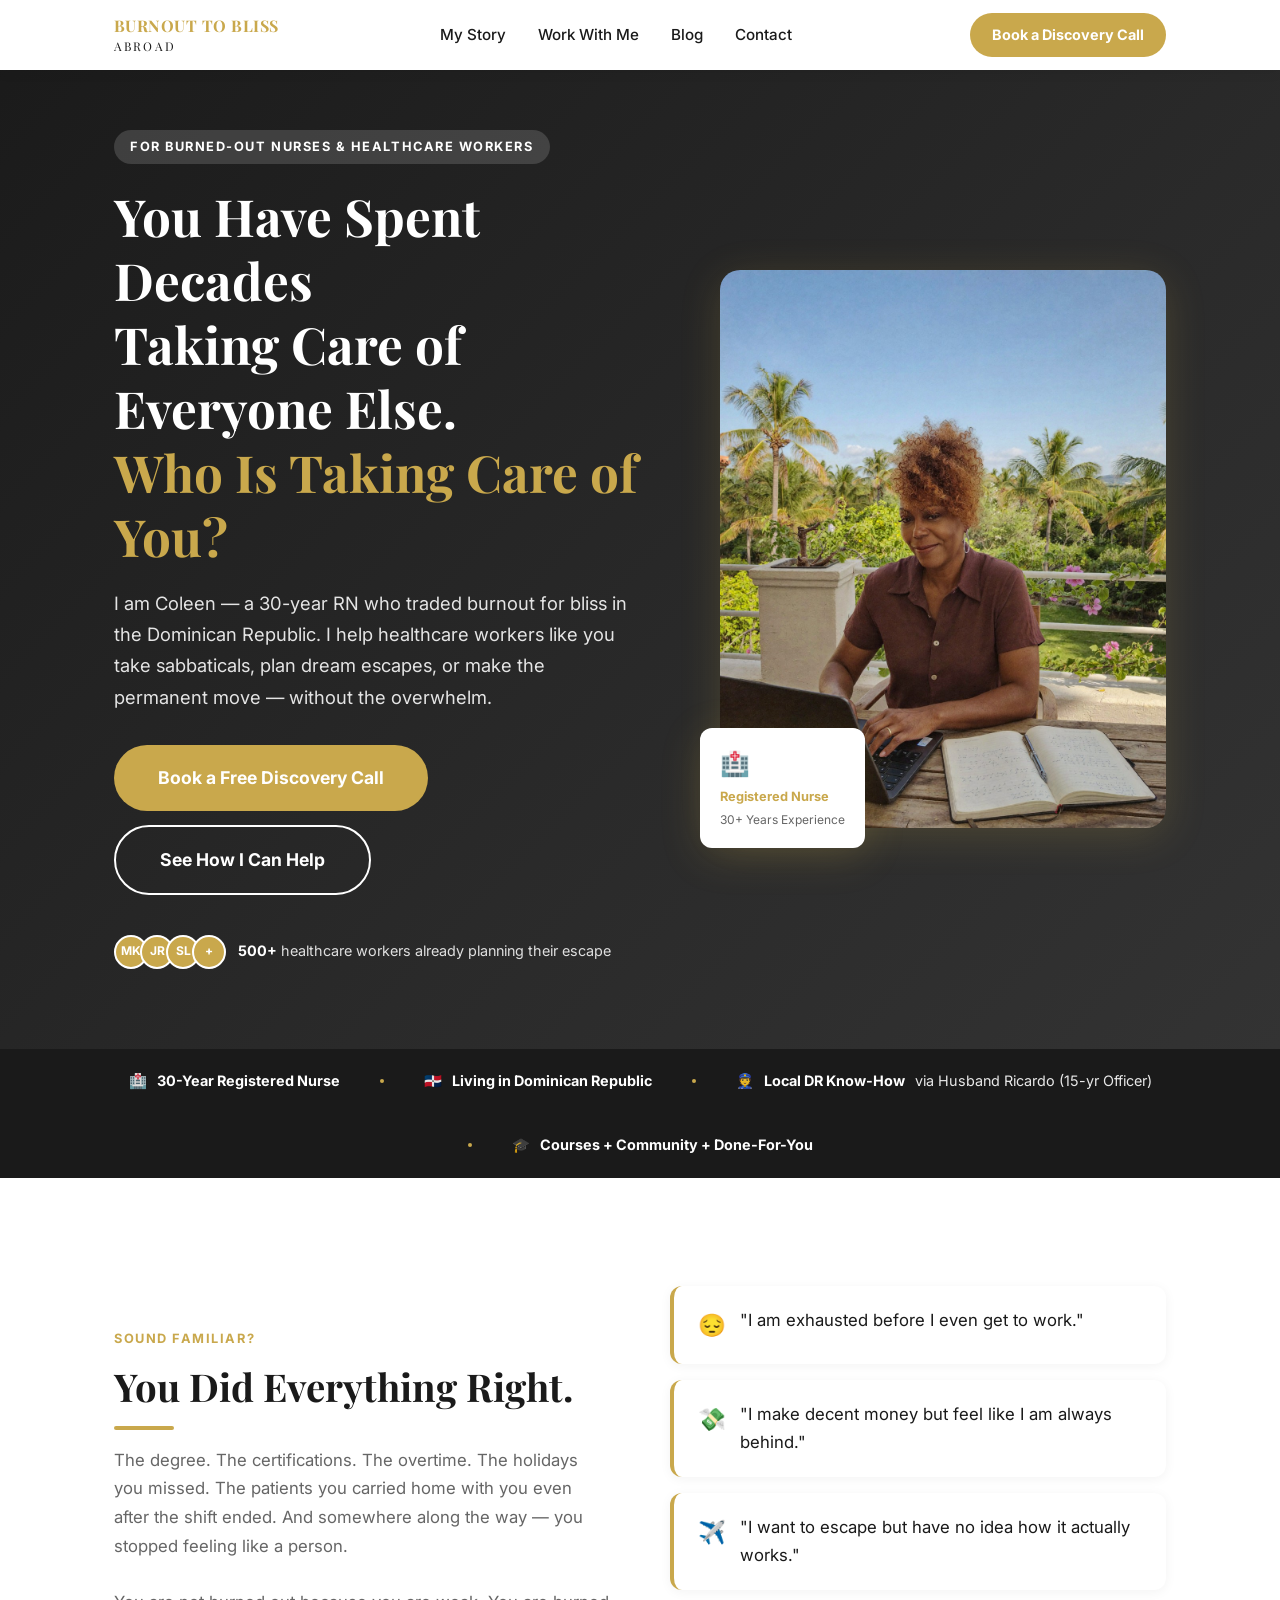
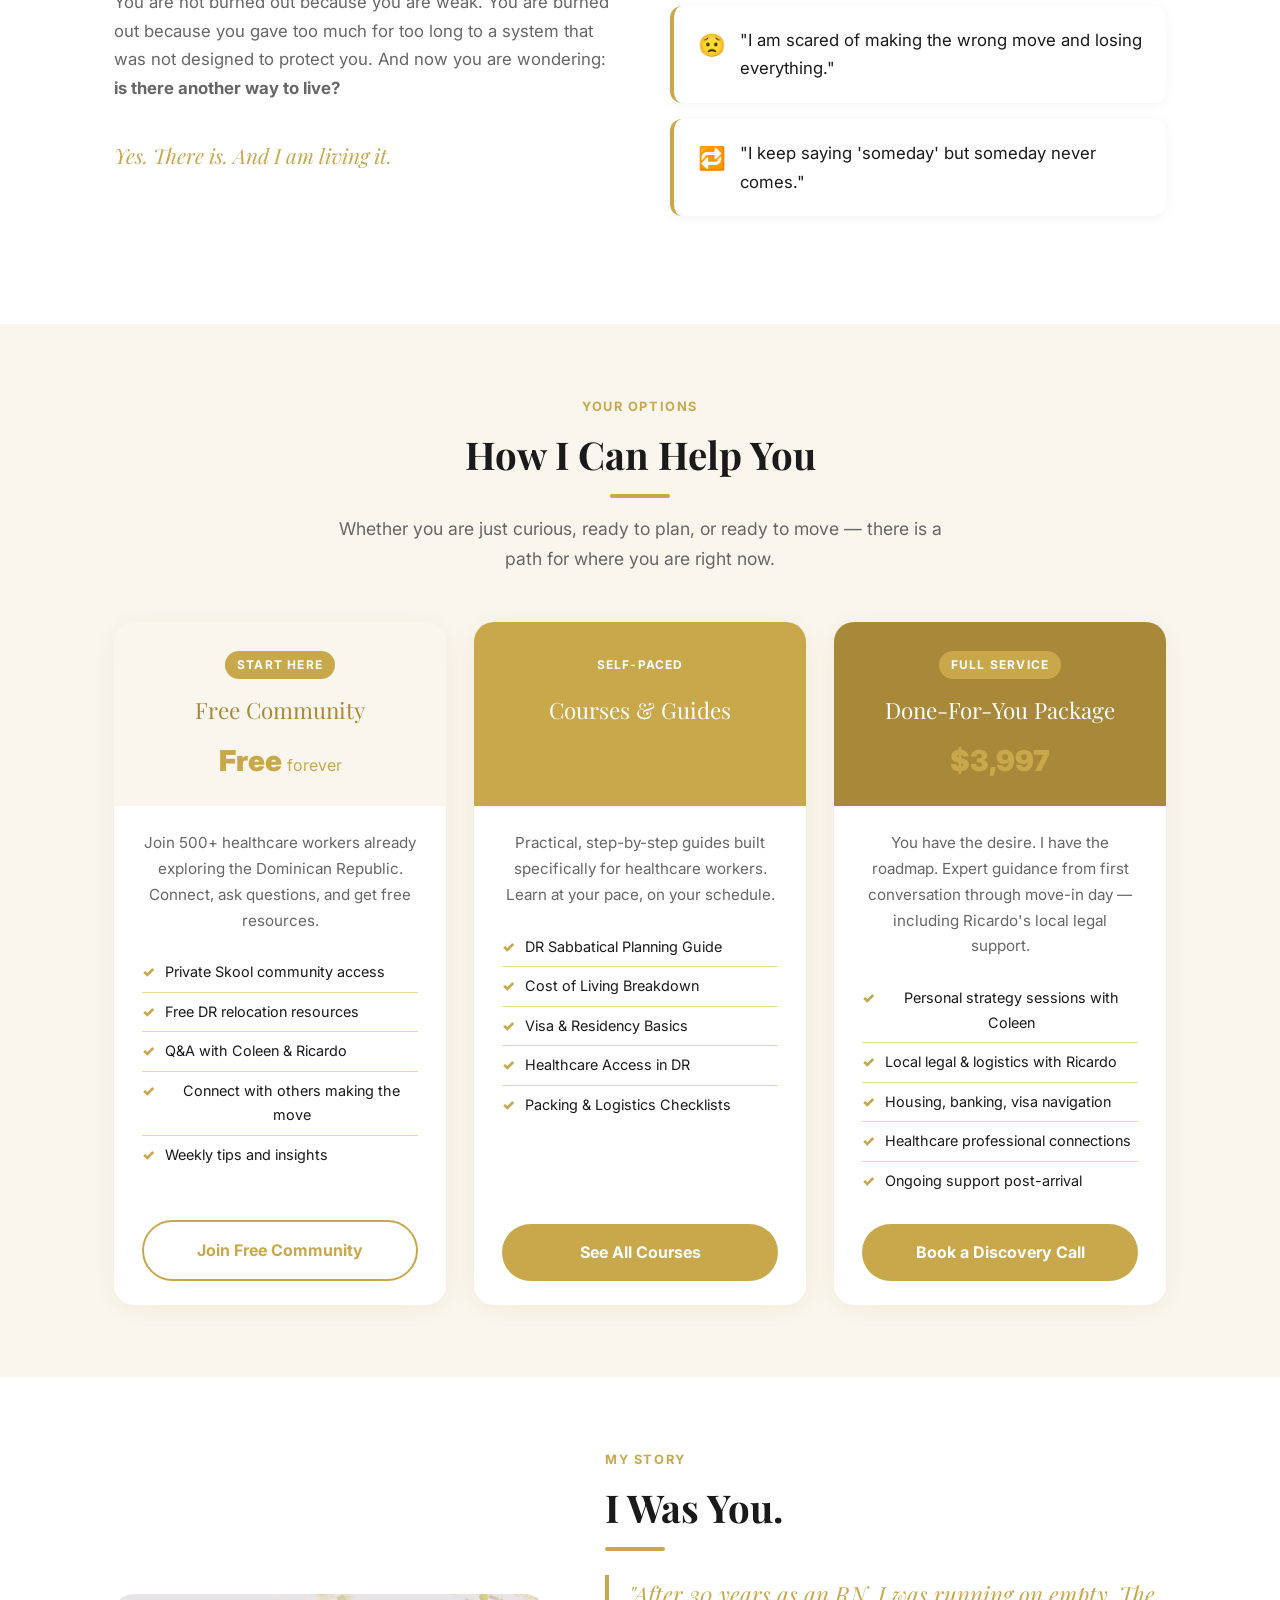
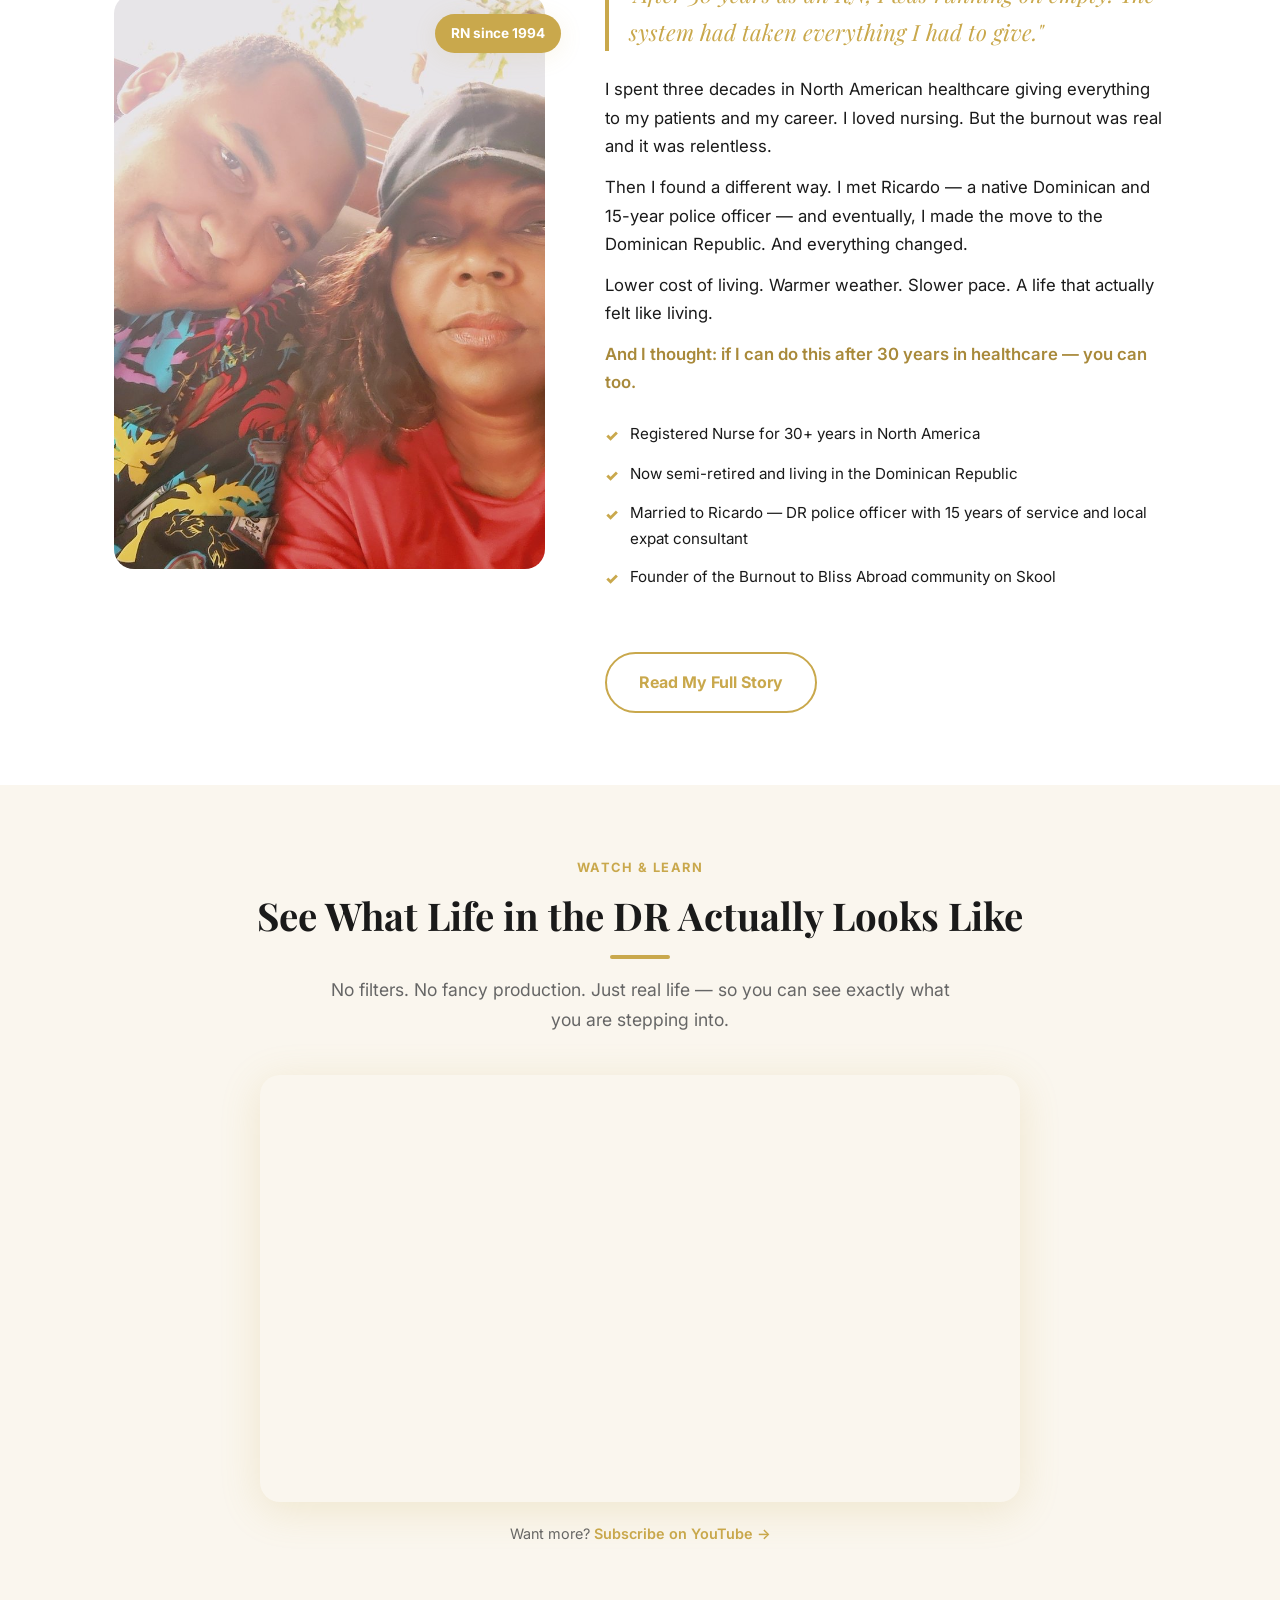
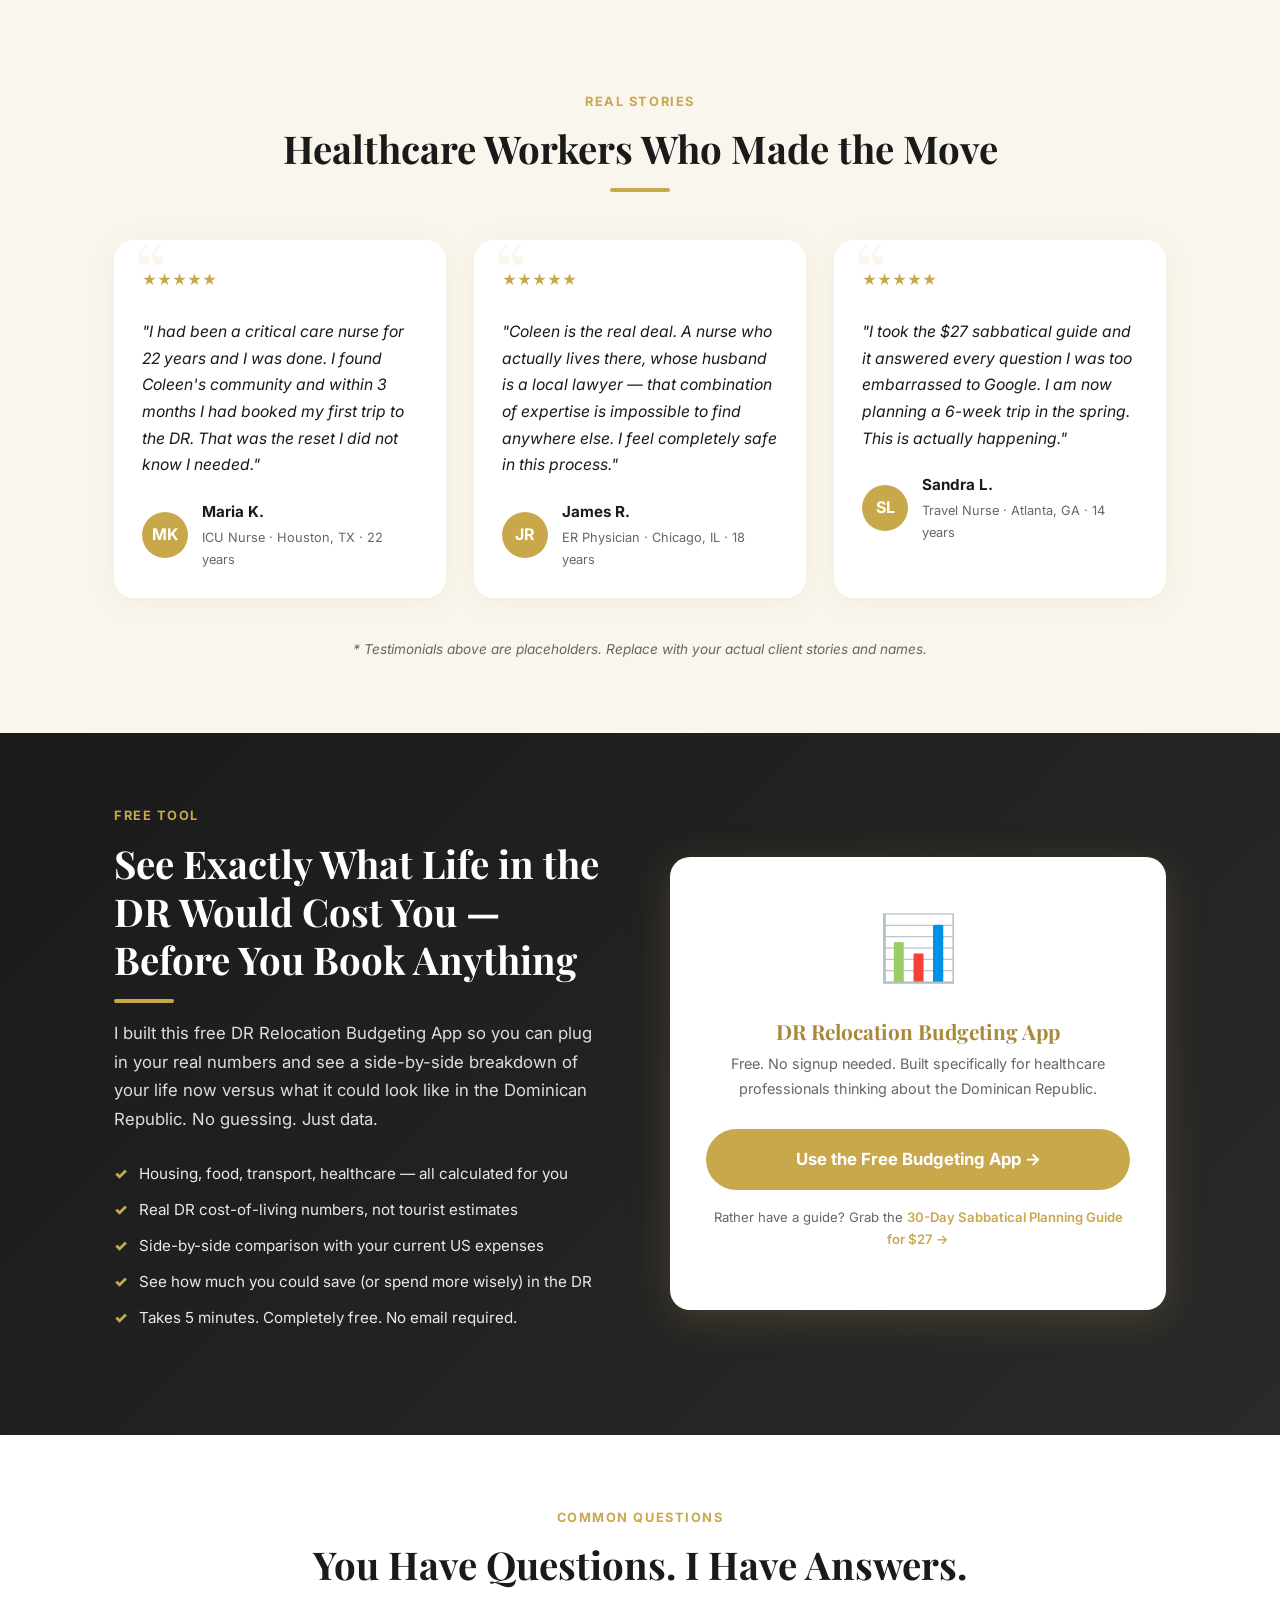
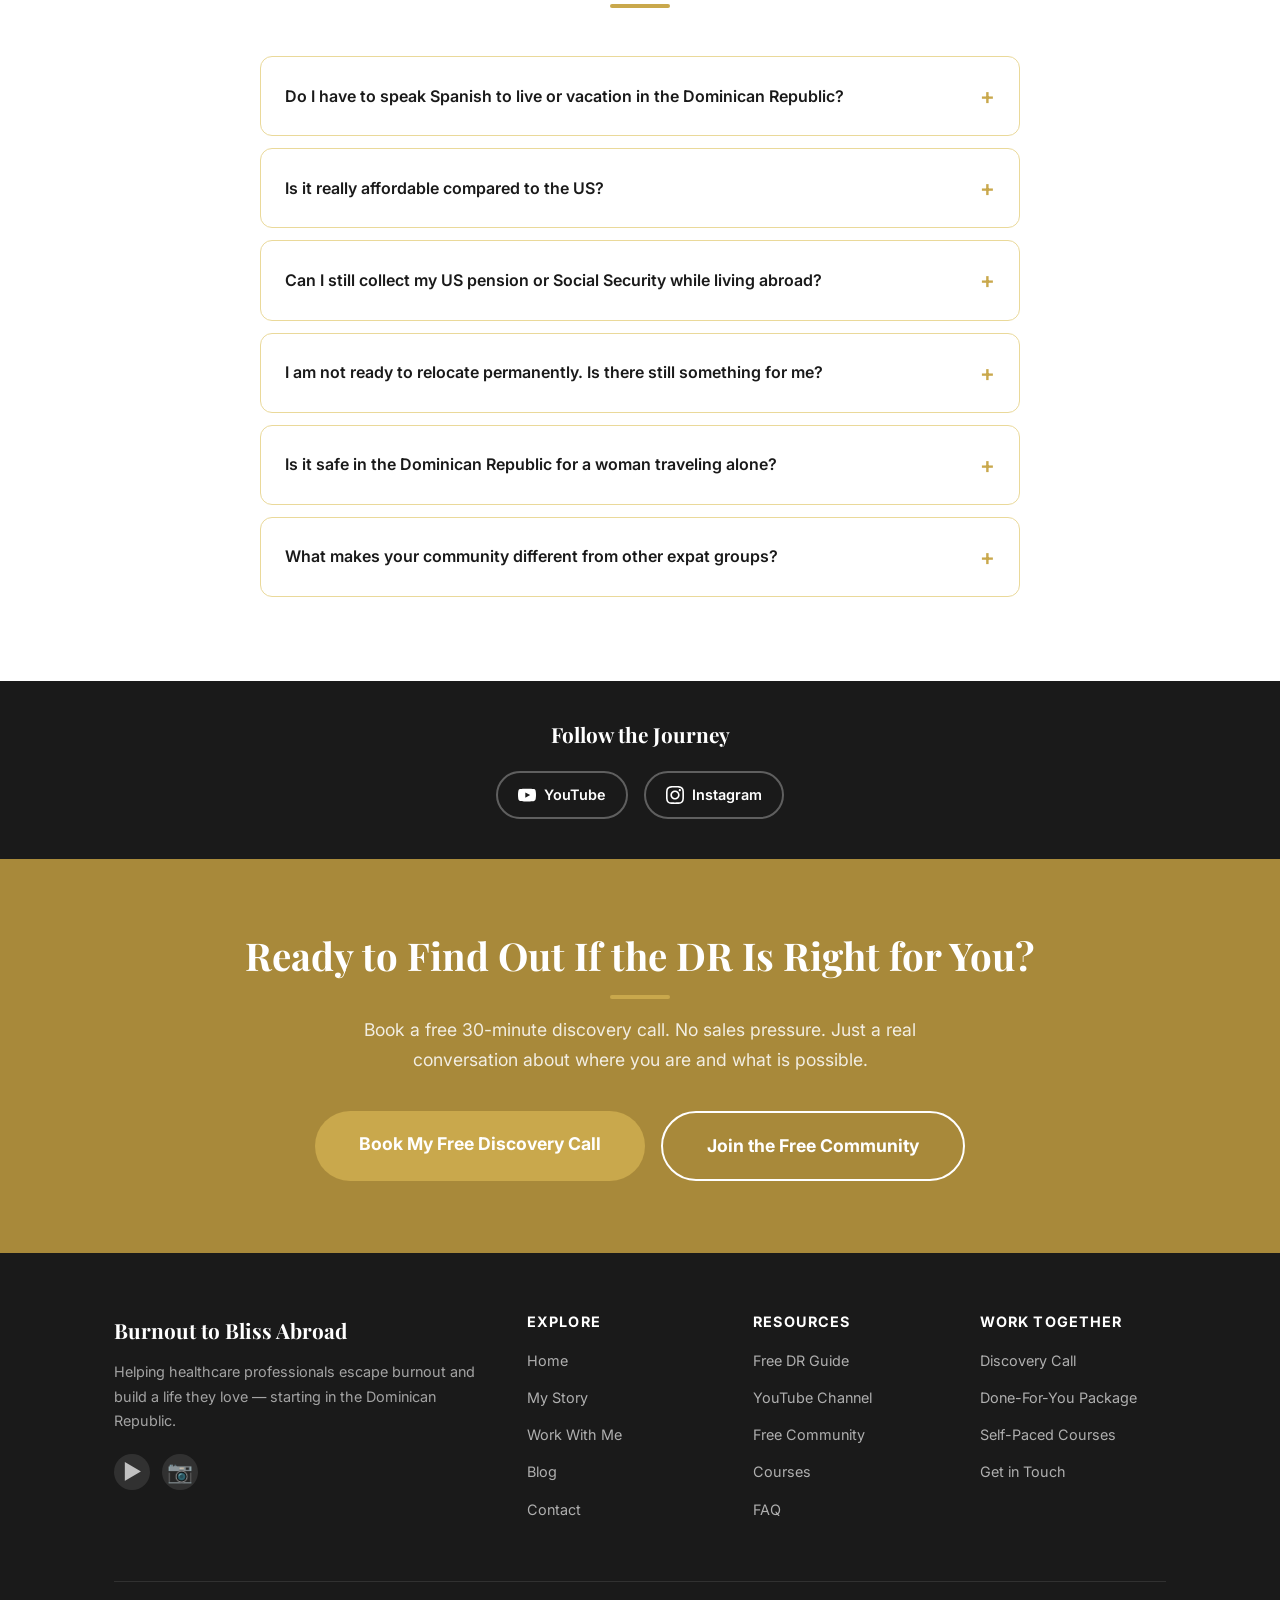
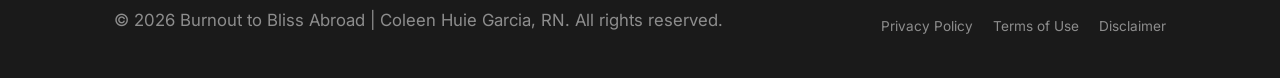
==== commit 9fa7ecae: "Add full CMS control: JSON data files, content loader, expanded admin panel" ====
--- a/index.html
+++ b/index.html
@@ -1,5 +1,5 @@
 <!DOCTYPE html>
-<html lang="en">
+<html lang="en" data-cms-page="home">
 <head>
   <meta charset="UTF-8"/>
   <meta name="viewport" content="width=device-width, initial-scale=1.0"/>
@@ -51,12 +51,12 @@
     <div class="hero__inner">
       <div class="hero__text">
         <span class="hero__label">For Burned-Out Nurses &amp; Healthcare Workers</span>
-        <h1 class="hero__title" id="hero-title">
+        <h1 class="hero__title" id="hero-title" data-cms="hero_headline">
           You Have Spent Decades<br>
           Taking Care of Everyone Else.<br>
           <span>Who Is Taking Care of You?</span>
         </h1>
-        <p class="hero__sub">
+        <p class="hero__sub" data-cms="hero_subheadline">
           I am Coleen — a 30-year RN who traded burnout for bliss in the Dominican Republic.
           I help healthcare workers like you take sabbaticals, plan dream escapes,
           or make the permanent move — without the overwhelm.
@@ -69,7 +69,7 @@
           <div class="hero__trust-avatars">
             <span>MK</span><span>JR</span><span>SL</span><span>+</span>
           </div>
-          <p><strong>500+ healthcare workers</strong> already planning their escape</p>
+          <p><strong data-cms="stat_1_number">500+</strong> <span data-cms="stat_1_label">healthcare workers already planning their escape</span></p>
         </div>
       </div>
       <div class="hero__image">
@@ -206,7 +206,7 @@
       </div>
       <!-- DONE FOR YOU -->
       <div class="offer-card">
-        <div class="offer-card__header offer-card__header--dfy">
+        <div class="offer-card__header offer-card__header--dfy" data-cms="dfy_price_section">
           <span class="offer-card__tag">Full Service</span>
           <div class="offer-card__name">Done-For-You Package</div>
           <div class="offer-card__price">$3,997</div>
@@ -306,7 +306,7 @@
       <h2 class="section-title" id="testi-title">Healthcare Workers Who Made the Move</h2>
       <div class="divider divider--center"></div>
     </div>
-    <div class="testimonials__grid">
+    <div class="testimonials__grid" data-cms-testimonials>
       <div class="testi-card fade-in">
         <div class="testi-card__stars">★★★★★</div>
         <p class="testi-card__text">
@@ -407,7 +407,7 @@
     <span class="section-label">Common Questions</span>
     <h2 class="section-title" id="faq-title">You Have Questions. I Have Answers.</h2>
     <div class="divider divider--center"></div>
-    <div class="faq-list" role="list">
+    <div class="faq-list" role="list" data-cms-faq>
 
       <div class="faq-item" role="listitem">
         <div class="faq-q" role="button" tabindex="0" aria-expanded="false">
@@ -516,7 +516,7 @@
     <div class="footer__grid">
       <div class="footer__brand">
         <div class="footer__logo">Burnout to Bliss Abroad</div>
-        <p class="footer__tagline">Helping burned-out healthcare workers escape to the Dominican Republic — one nurse at a time.</p>
+        <p class="footer__tagline" data-cms="footer_tagline">Helping burned-out healthcare workers escape to the Dominican Republic — one nurse at a time.</p>
         <div class="footer__social">
           <a href="https://www.youtube.com/@BurnoutToBlissAbroad" target="_blank" rel="noopener" aria-label="YouTube" style="font-size:1.3rem;">▶</a>
           <a href="https://www.instagram.com/burnouttoblissabroad/" target="_blank" rel="noopener" aria-label="Instagram" style="font-size:1.3rem;">📷</a>
@@ -564,5 +564,6 @@
 </footer>
 
 <script src="js/main.js"></script>
+  <script src="/js/content-loader.js"></script>
 </body>
 </html>
